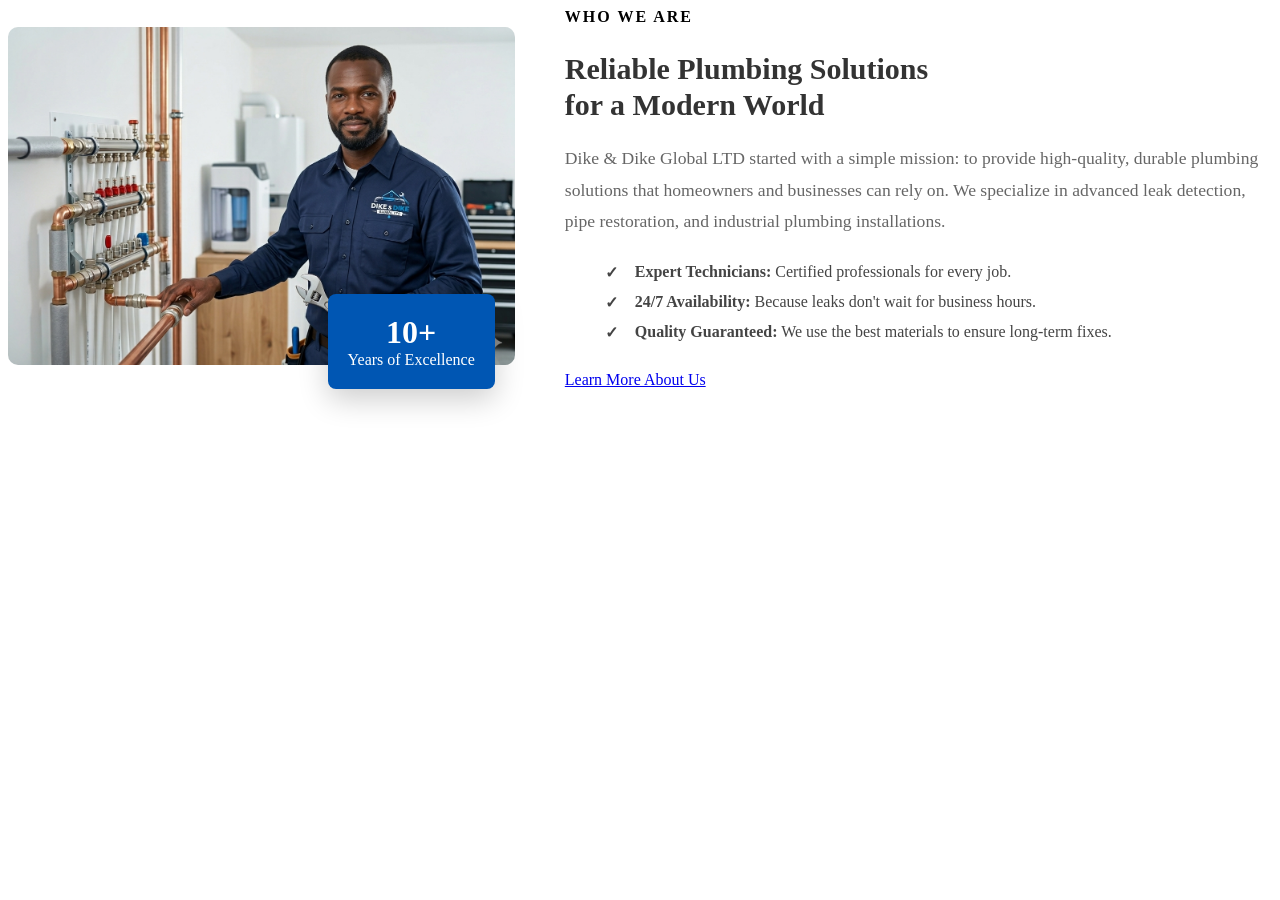
==== about.html @ fdf0d061 "initial commit" ====
<!DOCTYPE html>
<html lang="en">
<head>
    <meta charset="UTF-8">
    <meta name="viewport" content="width=device-width, initial-scale=1.0">
    <style>
        
/* About Section */
/* .about-sector {
    padding: 80px 0;
    background-color: #fff;
} */

.about-grid {
    display: flex;
    gap: 50px;
    align-items: center;
}

/* Image Side */
.about-image {
    position: relative;
    padding-top: 0;
}

.about-image img {
    width: 100%;
    border-radius: 10px;
    box-shadow: 20px 20px 0px var(--accent); /* Matches your brand accent color */
}

.experience-badge {
    position: absolute;
    bottom: -20px;
    right: 20px;
    background: var(--primary-color, #0056b3);
    color: white;
    padding: 20px;
    border-radius: 8px;
    text-align: center;
    box-shadow: 0 10px 30px rgba(0,0,0,0.2);
}

.experience-badge .years {
    display: block;
    font-size: 2rem;
    font-weight: bold;
}

/* Content Side */
.sub-title {
    color: var(--accent);
    font-weight: bold;
    text-transform: uppercase;
    letter-spacing: 2px;
    display: block;
    margin-bottom: 10px;
}

.about-content h2 {
    font-size: 30px;
    margin-bottom: 20px;
    color: #333;
    line-height: 1.2;
}

.about-content p {
    font-size: 1.1rem;
    color: #666;
    line-height: 1.8;
    margin-bottom: 25px;
}

.about-features {
    list-style: none;
    margin-bottom: 30px;
}

.about-features li {
    margin-bottom: 12px;
    padding-left: 30px;
    position: relative;
    color: #444;
}

/* Simple checkmark bullet */
.about-features li::before {
    content: '✓';
    position: absolute;
    left: 0;
    color: var(--accent);
    font-weight: bold;
}

/* Responsive adjustment */
@media (max-width: 768px) {
    .about-grid {
        grid-template-columns: 1fr;
    }
    
    .about-image {
        order: 2; /* Image goes below text on mobile */
        margin-top: 40px;
    }
}





    </style>
    <title>Document</title>
</head>
<body>
    

    
<section class="about-sector container">
  <div class="about-grid">
    <div class="about-image">
      <img src="assets/img/Gemini_Generated_Image_66uvyb66uvyb66uv.png" alt="Professional Plumbing Work">
      <div class="experience-badge">
        <span class="years">10+</span>
        <span class="text">Years of Excellence</span>
      </div>
    </div>

    <div class="about-content">
      <span class="sub-title">Who We Are</span>
      <h2>Reliable Plumbing Solutions <br>for a Modern World</h2>
      <p>
        Dike & Dike Global LTD started with a simple mission: to provide high-quality, 
        durable plumbing solutions that homeowners and businesses can rely on. 
        We specialize in advanced leak detection, pipe restoration, and industrial 
        plumbing installations.
      </p>
      
      <ul class="about-features">
        <li><strong>Expert Technicians:</strong> Certified professionals for every job.</li>
        <li><strong>24/7 Availability:</strong> Because leaks don't wait for business hours.</li>
        <li><strong>Quality Guaranteed:</strong> We use the best materials to ensure long-term fixes.</li>
      </ul>

      <a href="services.html" class="btn-cta">Learn More About Us</a>
    </div>
  </div>
</section>
</body>
</html>
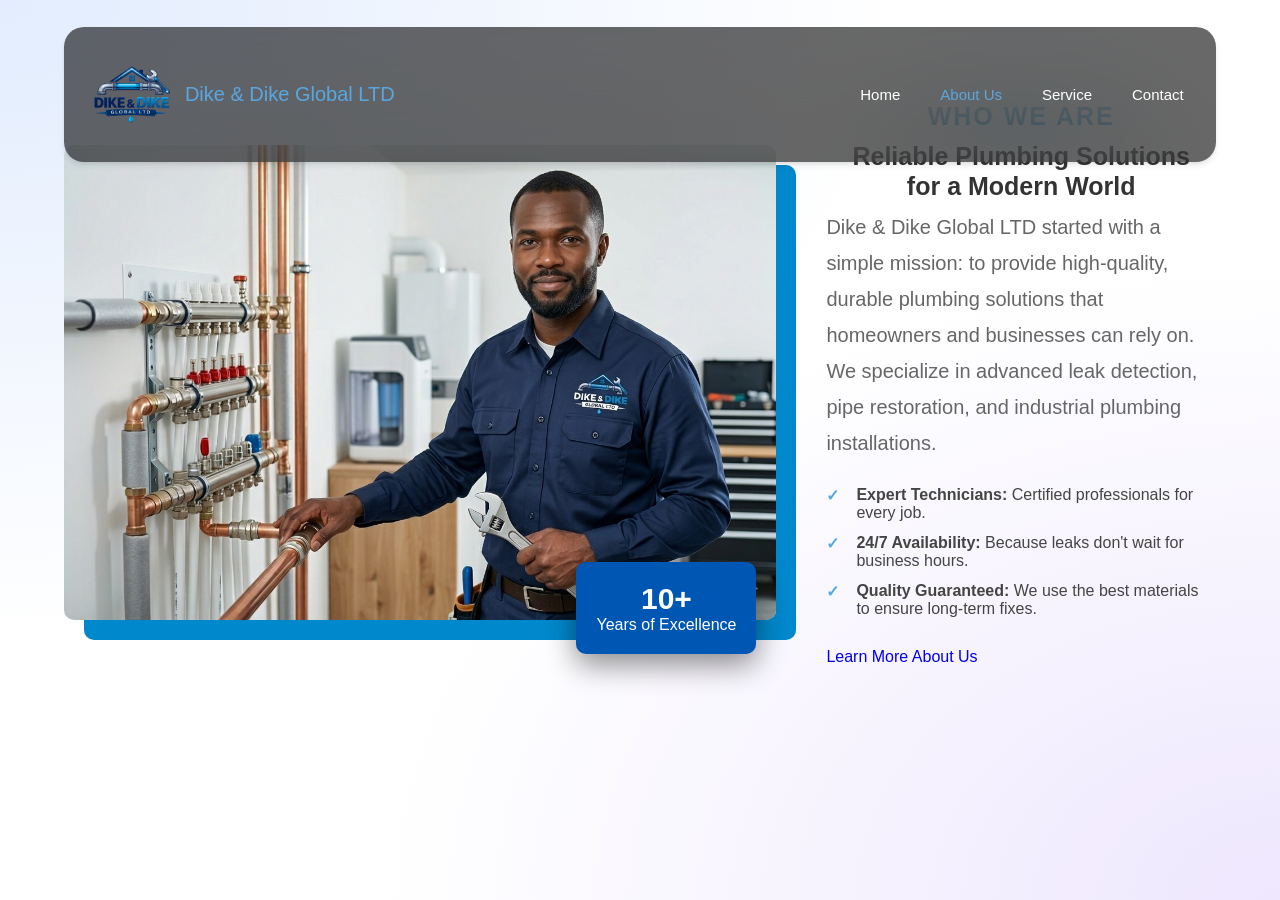
==== commit 1d7dd926: "finished the index page" ====
--- a/about.html
+++ b/about.html
@@ -109,10 +109,33 @@
 
 
     </style>
-    <title>Document</title>
+  <link rel="stylesheet" href="assets/styles.css" />
+  <link rel="stylesheet" href="assets/required.css" />
+  <script defer src="assets/main.js"></script>
+  <title>Document</title>
 </head>
+
 <body>
-    
+  <!-- nav > start -->
+  <div class="cover-bg"></div>
+  <header>
+    <span class="harm">&#9776;</span>
+    <nav>
+      <div class="menu">
+        <a class="nav-logo" href="/">
+          <img src="assets/img/IMG_20260311_132825_166.png" alt="Dike Logo" />
+          <span>Dike & Dike Global LTD</span>
+        </a>
+
+        <ul class="nav-list">
+          <li><a href="index.html" class="active">Home</a></li>
+          <li><a href="about.html">About Us</a></li>
+          <li><a href="services.html">Service</a></li>
+          <li><a href="contact.html">Contact</a></li>
+        </ul>
+      </div>
+    </nav>
+  </header>
 
     
 <section class="about-sector container">
--- a/assets/styles.css
+++ b/assets/styles.css
@@ -0,0 +1,707 @@
+.hero-sector {
+  background-image:
+    linear-gradient(to right, #000000, #0000000e),
+    url("img/Gemini_Generated_Image_dwiqyidwiqyidwiq.png");
+
+  background-position: top;
+  height: 99vh;
+  display: flex;
+  flex-direction: column;
+  justify-content: flex-end;
+  padding-bottom: 5vh;
+}
+
+.hero-block {
+  /* height: 16vh;  Removed fixed height to allow buttons to fit */
+  color: var(--text);
+  width: 50%;
+  margin-bottom: 1%;
+  border-left: 3px solid var(--secondary);
+  padding-left: 2%;
+  margin-left: 1%;
+}
+
+.hero-block span {
+  opacity: 0.6;
+  font-size: 20px;
+}
+
+.hero-block h2 {
+  font-size: 50px;
+  color: var(--secondary-lit);
+}
+
+.hero-block h5 {
+  opacity: 0.8;
+  font-size: 25px;
+}
+
+.hero-btns {
+  margin-top: 2%;
+  display: flex;
+  gap: 2%;
+}
+
+.hero-btns a {
+  font-size: 20px;
+  padding: 2% 3%;
+  border-radius: 8px;
+  transition: 0.3s ease;
+}
+
+.call-btn {
+  background-color: var(--secondary);
+  color: var(--text); /* Usually dark text on yellow/gold accents looks best */
+}
+
+.msg-btn {
+  border: 1px solid var(--secondary);
+  color: var(--secondary);
+}
+
+/* About Section */
+.about-sector {
+  width: 90%;
+  margin: 8% auto;
+}
+
+.about-grid {
+  display: flex;
+  gap: 50px;
+  align-items: center;
+}
+
+/* Image Side */
+.about-image {
+  position: relative;
+  padding-top: 0;
+}
+
+.about-image img {
+  width: 100%;
+  border-radius: 10px;
+  box-shadow: 20px 20px 0px var(--secondary); /* Matches your brand accent color */
+}
+
+.experience-badge {
+  position: absolute;
+  bottom: -30px;
+  right: 20px;
+  backdrop-filter: blur(80px);
+  color: var(--text);
+  padding: 20px;
+  border-radius: 10px;
+  text-align: center;
+  box-shadow: 0 10px 30px #00000076;
+}
+
+.experience-badge .years {
+  display: block;
+  font-size: 30px;
+  font-weight: bold;
+}
+
+.experience-badge i {
+  color: var(--secondary-lit);
+  opacity: 0.8;
+}
+
+.experience-badge .exp {
+  font-size: 20px;
+  opacity: 0.6;
+}
+
+/* Content Side */
+.about-content {
+  width: 60%;
+}
+
+.sub-title {
+  color: var(--secondary);
+  font-weight: bold;
+  text-transform: uppercase;
+  letter-spacing: 2px;
+  display: block;
+  margin-bottom: 10px;
+  font-size: 25px;
+  text-align: center;
+}
+
+.about-content h2 {
+  font-size: 25px;
+  margin-bottom: 2%;
+  line-height: 1.2;
+  text-align: center;
+}
+
+.about-content p {
+  font-size: 20px;
+  line-height: 1.8;
+  margin-bottom: 25px;
+}
+
+.about-btn {
+  color: var(--text);
+  display: block;
+  width: fit-content;
+  font-size: 20px;
+  padding: 3% 6%;
+  border-radius: 8px;
+  background-color: var(--primary);
+  align-items: center;
+}
+
+/* Service Section */
+.services-sector {
+  width: 95%;
+  text-align: center;
+padding-top: 1%;
+}
+.services-sector .section-header h2 {
+  font-size: 30px;
+}
+
+
+.services-block {
+    display: flex;
+    gap: 5%;
+    padding: 4% 3% 2.8rem;
+    overflow-x: auto;
+    scroll-snap-type: x mandatory;
+    -webkit-overflow-scrolling: touch;
+    scrollbar-width: none;
+}
+
+.country-card {
+    flex: 0 0 min(70vw, 450px);
+    aspect-ratio: 4/ 4;
+    background-size: cover;
+    background-position: center;
+    background-repeat: no-repeat;
+    border-radius: 20px;
+    position: relative;
+    overflow: hidden;
+    transition: transform 0.4s ease, box-shadow 0.4s ease;
+    scroll-snap-align: center;
+    box-shadow: 0 14px 30px rgba(0, 0, 0, 0.25);
+    cursor: pointer;
+}
+
+.country-card:focus-within,
+.country-card:hover {
+    transform: translateY(-5px) scale(1.02);
+    box-shadow: 0 22px 40px rgba(0, 0, 0, 0.35);
+}
+
+.card-content {
+    position: absolute;
+    bottom: 0;
+    left: 0;
+    width: 100%;
+    padding: 5%;
+    background: linear-gradient(to top, rgba(0, 0, 0, 0.9), rgba(0, 0, 0, 0.55), transparent);
+    color: white;
+    z-index: 1;
+    transform: translateY(50px);
+    transition: opacity 0.35s ease, transform 0.35s ease;
+    opacity: 0;
+    /* padding-bottom: %; */
+}
+
+.country-card:hover .card-content,
+.country-card:focus-within .card-content {
+  opacity: 1;
+    transform: translateY(0);
+}
+
+.card-content h3 {
+    font-size: 25px;
+    color: var(--secondary-lit);
+}
+
+.card-content p {
+    font-size: 15px;
+    border-top: 1px solid var(--text);
+    padding-top: 3%;
+    width: 95%;
+    margin: auto;
+    text-align: start;
+}
+
+.card-content .small, .small-p{
+      border-top: 0px solid var(--text);
+      font-size: 15px;
+}
+
+.service-btn{
+    color: var(--primary);
+    font-weight: bold;
+  display: block;
+  width: fit-content;
+  font-size: 20px;
+  padding: 3% 6%;
+  border-radius: 10px;
+  background-color: var(--secondary-lit);
+  align-items: center;
+  width: 100%;
+  margin-top: 8%;
+}
+
+/* .service-ca */
+
+.country-card:hover .card-content p,
+.country-card:focus-within .card-content p {
+    opacity: 1;
+    transform: translateY(0);
+}
+
+
+/* testimony */
+.testimony-sector {
+    margin: 5% auto;
+    padding-bottom: 2%;
+}
+
+.testimony-sector h3{
+  color: var(--secondary);
+  font-weight: bold;
+  text-transform: uppercase;
+  letter-spacing: 2px;
+  font-size: 25px;
+  text-align: center;
+}
+
+.testimony-container {
+    display: flex;
+    justify-items: center;
+    gap: 3%;
+    width: 98%;
+    margin: auto;
+    margin-top: 3%;
+        scrollbar-width: none;
+    overflow-x: scroll;
+    scroll-snap-type: x mandatory;
+}
+
+.testimony-block {
+    background-color: var(--secondary-lit);
+    border-radius:10px;
+margin: 1% 0.1%;
+    min-width: 420px;
+    max-height: 400px;
+    padding-bottom: 2%;
+        scroll-snap-align: center;
+}
+
+.testimony-text {
+    width: 90%;
+    margin: auto;
+}
+
+.testimony-block svg {
+    width: 5rem;
+    color: var(--secondary);
+}
+
+.testimony-block p {
+    font-size: 20px;
+    
+}
+
+.testimony-block em {
+    display: block;
+    text-align: end;
+    margin-top: 5%;
+    color: var(--primary);
+    padding-right: 5%;
+}
+
+
+/* Responsive adjustment TAB*/
+@media (max-width: 768px) {
+  .hero-sector {
+    height: 90vh;
+    display: flex;
+    padding-bottom: 5vh;
+  }
+
+  .hero-block {
+    width: 90%;
+    padding-left: 2%;
+    margin-left: 3%;
+    padding-bottom: 1%;
+  }
+
+  .hero-block span {
+    font-size: 15px;
+  }
+
+  .hero-block h2 {
+    font-size: 30px;
+  }
+
+  .hero-block h5 {
+    opacity: 0.8;
+    font-size: 20px;
+  }
+
+  .hero-btns {
+    margin-top: 3%;
+    gap: 3%;
+  }
+
+  .hero-btns a {
+    font-size: 15px;
+    padding: 2% 3%;
+    border-radius: 8px;
+  }
+
+  /* About Section */
+  .about-sector {
+    width: 90%;
+    margin: 5% auto;
+  }
+
+  .about-grid {
+    display: flex;
+    flex-direction: column;
+    /* gap: 100px; */
+  }
+
+  /* Image Side */
+  .about-image img {
+    width: 90%;
+    border-radius: 10px;
+    box-shadow: 20px 20px 0px var(--secondary); /* Matches your brand accent color */
+  }
+
+  .experience-badge {
+    bottom: -35px;
+    right: 1px;
+    color: white;
+    padding: 3%;
+    border-radius: 10px;
+    text-align: center;
+    box-shadow: 5px 10px 20px #000a2977;
+  }
+
+  .experience-badge .years {
+    display: block;
+    font-size: 25px;
+    font-weight: bold;
+  }
+
+  .experience-badge .exp {
+    font-size: 15px;
+  }
+
+  /* Content Side */
+  .about-content {
+    width: 100%;
+  }
+  .sub-title {
+    letter-spacing: 2px;
+    margin-bottom: 1%;
+    font-size: 20px;
+  }
+
+  .about-content h2 {
+    font-size: 25px;
+  }
+
+  .about-content p {
+    font-size: 15px;
+    margin-bottom: 2%;
+  }
+
+  .about-btn {
+    font-size: 15px;
+    padding: 2% 4%;
+    border-radius: 5px;
+  }
+
+  .services-sector .section-header h2 {
+    font-size: 28px;
+  }
+  .services-grid {
+    grid-template-columns: repeat(2, minmax(220px, 1fr));
+    gap: 16px;
+  }
+
+  .service-card {
+    padding: 20px;
+  }
+
+  .services-sector .section-header p {
+    font-size: 16px;
+  }
+
+
+  
+/* Service Section */
+
+.services-sector .section-header h2 {
+  font-size: 25px;
+margin-bottom: 0%;
+}
+
+
+.services-block {
+    gap: 8%;
+    padding: 8% 3% 2.8rem;
+}
+
+
+.card-content h3 {
+    font-size: 20px;
+}
+
+.card-content p {
+    font-size: 15px;
+}
+
+.card-content .small, .small-p{
+      font-size: 15px;
+}
+
+.service-btn{
+  font-size: 15px;
+}
+
+/* testimony */
+
+
+.testimony-sector h3{
+  font-size: 25px;
+}
+
+.testimony-block{
+      padding: 3% 0;
+}
+
+.testimony-container {
+    gap: 5%;
+}
+
+.testimony-block svg {
+    width: 4rem;
+}
+
+.testimony-block p {
+    font-size:15px;
+    line-height: 1.5;
+}
+
+.testimony-block em {
+font-size: 18px;
+}
+
+}
+
+/* Responsive adjustment MOBILE*/
+@media (max-width: 600px) {
+  .hero-sector {
+    height: 50vh;
+    display: flex;
+    padding-bottom: 5vh;
+    background-position: left;
+  }
+
+  .hero-block {
+    width: 90%;
+    padding-left: 2%;
+    margin-left: 3%;
+    padding-bottom: 1%;
+  }
+
+  .hero-block span {
+    font-size: 13px;
+  }
+
+  .hero-block h2 {
+    font-size: 25px;
+  }
+
+  .hero-block h5 {
+    font-size: 15px;
+  }
+
+  .hero-btns {
+    margin-top: 3%;
+    gap: 3%;
+  }
+
+  .hero-btns a {
+    font-size: 13px;
+    padding: 3% 5%;
+    border-radius: 8px;
+  }
+
+  /* About Section */
+  .about-sector {
+    width: 95%;
+    margin: 5% auto;
+    padding-top: 10%;
+  }
+
+  .about-grid {
+    display: flex;
+    flex-direction: column;
+        padding-left: 0;
+  }
+
+  /* Image Side */
+  .about-image img {
+    width: 90%;
+    height: 35vh;
+  }
+
+  .experience-badge {
+    bottom: -30px;
+    right: -1px;
+  }
+
+  .experience-badge .years {
+    font-size: 20px;
+  }
+
+  .experience-badge .exp {
+    font-size: 13px;
+  }
+
+  /* Content Side */
+  .about-content {
+    width: 100%;
+    margin-top: 5%;
+  }
+  .sub-title {
+    letter-spacing: 5px;
+    margin-bottom: 1%;
+    font-size: 20px;
+    text-align: center;
+  }
+
+  .about-content h2 {
+    font-size: 15px;
+    text-align: center;
+  }
+
+  .about-content p {
+    font-size: 14px;
+  }
+
+  .about-btn {
+    font-size: 15px;
+    padding: 4% 2%;
+    border-radius: 8px;
+    width: 90%;
+    text-align: center;
+    margin: auto;
+  }
+
+  .services-sector .section-header h2 {
+    font-size: 24px;
+  }
+  .services-sector .section-header p {
+    font-size: 14px;
+    margin-bottom: 20px;
+  }
+  .services-grid {
+    grid-template-columns: 1fr;
+    gap: 16px;
+  }
+
+  .service-card {
+    padding: 18px;
+  }
+
+  .service-btn {
+    display: inline-block;
+    width: auto;
+    padding: 8px 14px;
+  }
+
+
+  
+/* Service Section */
+.services-sector{
+  margin-top: 15%;
+      width: 100%;
+    /* margin: auto; */
+}
+
+.services-sector .section-header h2 {
+  font-size: 15px;
+margin-bottom: 0%;
+}
+
+
+.services-block {
+    gap: 15%;
+    padding: 8% 3% 4rem;
+}
+
+.country-card {
+    flex: 0 0 min(70vh, 95vw);
+    aspect-ratio: 4/ 4.5;
+
+}
+
+.card-content h3 {
+    font-size: 15px;
+}
+
+.card-content p {
+    font-size: 12px;
+    width: 100%;
+}
+
+.card-content .small, .small-p{
+      font-size: 12px;
+      width: 100%;
+}
+
+.service-btn{
+  font-size: 15px;
+  width: 100%;
+  margin-top: 3ch;
+}
+
+/* testimony */
+.testimony-sector{
+  padding-bottom: 8%;
+}
+
+.testimony-sector h3{
+  font-size: 15px;
+}
+
+.testimony-block{
+      padding: 3% 0;
+
+}
+
+.testimony-container {
+    gap: 5%;
+          width: 100%;
+ padding-left: 2%;
+}
+
+.testimony-block{
+           min-width: 95vw;
+}
+
+.testimony-block svg{
+  width: 6rem;
+}
+
+.testimony-block p {
+    font-size:1rem;
+    line-height: 1.5;
+}
+
+.testimony-block em {
+font-size: 15px;
+}
+
+}
--- a/assets/required.css
+++ b/assets/required.css
@@ -0,0 +1,582 @@
+
+* {
+  margin: 0;
+  padding: 0;
+  scroll-behavior: smooth;
+  box-sizing: border-box;
+}
+
+img, video, svg {
+  max-width: 100%;
+  height: auto;
+}
+
+:root {
+  --primary: #9e2402 ;
+--secondary: #fda831;
+--accent: grey;
+--secondary-lit:#f9e8cf;
+--text:white;
+--ff: 'Lucida Sans', 'Lucida Sans Regular', 'Lucida Grande', 'Lucida Sans Unicode', Geneva, Verdana, sans-serif;
+}
+
+:root {
+  --primary: #284e8c;        /* The dark navy from "DIKE & DIKE" and the roof outline */
+  --secondary: #0088CC;      /* The bright blue from the "GLOBAL LTD" banner and text */
+  --accent: #58A7E0;         /* The medium blue found in the pipeline water and highlights */
+  --secondary-lit: #C4E4F9;  /* A very light, clear blue for backgrounds, overlays, or borders */
+  --text: #ffffff;           /* Set to white for use on dark primary or secondary backgrounds */
+  --text-dark: #12284C;      /* Add this for standard text on a white website background */
+}
+
+a{
+  text-decoration: none;
+}
+
+body {
+  background-color: var(--background);
+  font-family: var(--ff);
+  background-image: 
+    radial-gradient(at 0% 0%, rgba(59, 130, 246, 0.15) 0px, transparent 50%),
+    radial-gradient(at 100% 100%, rgba(139, 92, 246, 0.15) 0px, transparent 50%);
+  background-attachment: fixed;
+}
+
+.special{
+  color: var(--primary);
+  font-style: normal;
+  font-weight: bold;
+}
+
+
+li,
+a {
+  list-style: none;
+  text-decoration: none;
+}
+button {
+  cursor: pointer;
+}
+
+/* nav bar */
+.cover-bg {
+  background-color: transparent;
+  position: fixed;
+  display: none;
+}
+
+header {
+  margin: auto;
+  justify-content: center;
+  width: 90%;
+}
+
+header nav.match {
+  /* box-shadow: 0 0 10px 0 var(--primary); */
+  background-color: var(--secondary);
+  align-items: center;
+}
+
+header .harm {
+  display: none;
+}
+
+.cancel {
+  display: none;
+}
+
+nav {
+  background-color: #00000097;
+  backdrop-filter: blur(50px);
+  position: fixed;
+  top: 3vh;
+  width: 90%;
+  height: 15vh;
+  align-content: center;
+  z-index: 100;
+  border-radius: 20px; /* More rounded for modern look */
+  margin: auto;
+  box-shadow: 0 4px 6px -1px rgba(0, 0, 0, 0.1), 0 2px 4px -1px rgba(0, 0, 0, 0.06);
+}
+
+.nav-logo{
+  display: flex;
+  align-items: center;
+  gap: 2%;
+  color: var(--accent);
+  font-size: 20px;
+}
+
+.nav-logo img {
+    width: 10%;
+}
+
+nav .menu {
+  display: flex;
+  justify-content: space-between;
+  align-items: center;
+  align-content: center;
+  width: 95%;
+  margin: auto;
+}
+
+.nav-list {
+  display: flex;
+  gap: 40px;
+  width: 40%;
+}
+
+.nav-list a {
+color: var(--text);
+  font-size: 15px;
+  transition: 300ms;
+  position: relative;
+  font-style: normal;
+  font-weight: 500;
+}
+
+.nav-list a::before {
+  content: "";
+  position: absolute;
+  bottom: 3px;
+  left: 0;
+  width: 0%;
+  height: 2px;
+  background-color: var(--text);
+  transition: 300ms;
+  border-radius: 2px;
+  transform: translateY(15px);
+}
+
+.nav-list a:hover::before {
+  width: 90%;
+    transform: translateY(8px);
+}
+
+.nav-list a.nav_locate {
+  color: var(--accent);
+}
+
+
+/* nav ends */
+/* section{
+  height: 100vh;
+} */
+/* elephant-sector */
+.elephant-sector{
+  background-image:linear-gradient(#8057000e, #0f0300), url(/asset/img/medium-shot-people-travel-agency.jpg);
+  width: 100%;
+  height: 80vh;
+  background-size: cover;
+  background-repeat: no-repeat;
+  align-content: end;
+  text-align: start;
+  padding-left: 3%;
+  padding-bottom: 1%;
+  color: var(--text);
+  /* background-position: ; */
+}
+
+.elephant-title{
+
+  /* color: var(--primary); */
+}
+
+.elephant-sector h2{
+  color: var(--secondary);
+  align-items: center;
+  font-size: 40px;
+}
+
+.elephant-sector a{
+  color: var(--secondary-lit);
+  font-size: 25px;
+}
+
+.elephant-sector span{
+  color: var(--secondary);
+  font-size: 25px;
+}
+
+
+  
+/* Footer Styles */
+footer {
+    background-color: #0f0f0f; /* Premium dark grey */
+    color: var(--text);
+    padding-top: 3%;
+    font-family: var(--ff);
+    /* margin-top: 80px; */
+    /* border-top removed as requested */
+}
+
+.footer-content {
+    display: flex;
+    flex-wrap: wrap;
+    justify-content: space-evenly;
+    width: 95%;
+    margin: auto;
+    gap: 50px;
+}
+
+.footer-section {
+    min-width: 20%;
+}
+
+.footer-section h3 {
+    font-size: 30px;
+    margin-bottom: 5%;
+    color: var(--secondary);
+    position: relative;
+    padding-bottom: 2%;
+}
+
+.footer-section h3::after {
+    content: '';
+    position: absolute;
+    left: 0;
+    bottom: 0;
+    width: 50px;
+    height: 2px;
+    background-color: var(--secondary); /* Changed to secondary for better visibility */
+}
+
+.footer-section.about{
+    width: 35%;
+    /* background-color: aqua; */
+}
+
+.footer-section p {
+    font-size: 20px;
+    line-height: 1.6;
+    margin-bottom: 20px;
+    color: var();
+    font-size: 20px;
+}
+
+.footer-section .highlight {
+    color: var(--secondary); 
+}
+
+/* Social Icons */
+.socials {
+    display: flex;
+    gap: 20px;
+}
+
+.socials a {
+    color: white;
+    background: rgba(255, 255, 255, 0.1); /* Semi-transparent for better blending */
+    width: 50px;
+    height: 50px;
+    border-radius: 50%;
+    display: flex;
+    align-items: center;
+    justify-content: center;
+    transition: all 0.3s ease;
+    /* border: 1px solid transparent; */
+}
+
+.socials a:hover {
+    background: var(--primary);
+    transform: translateY(-5px);
+}
+
+.icon {
+    width: 20px;
+    height: 20px;
+}
+
+/* Links */
+.links ul {
+    padding: 0;
+    list-style: none;
+}
+
+.links ul li {
+    margin-bottom: 12px;
+}
+
+.links ul li a {
+    color: #e0e0e0;
+    transition: all 0.3s ease;
+    display: inline-block;
+    font-size: 20px;
+}
+
+.links ul li a:hover {
+    color: var(--secondary);
+    padding-left: 8px;
+    text-shadow: 0 0 10px rgba(253, 168, 49, 0.3);
+}
+
+/* Contact */
+.contact p {
+    display: flex;
+    align-items: center;
+    gap: 10px;
+}
+
+.contact p a {
+    color: #e0e0e0;
+    transition: 0.3s;
+}
+
+.contact p a:hover {
+    color: var(--secondary);
+}
+
+
+/* Bottom Bar */
+.footer-bottom {
+    text-align: center;
+    height: 8vh;
+    opacity: .6;
+    margin-top: 5%;
+    border-top: 1px solid rgba(255, 255, 255, 0.1);
+    font-size: 15px;
+    color: var(--text);
+    align-content: center;
+}
+
+
+
+
+@media (max-width: 768px) {
+  /* nav bar */
+  header {
+    padding-bottom: 0;
+  }
+  header .harm {
+    display: block;
+    position: fixed;
+    right: 15px;
+    cursor: pointer;
+    font-weight: bolder;
+    font-size: 30px;
+    z-index: 50;
+    color: var(--accent);
+  }
+
+  .harm.active {
+    display: none;
+  }
+
+  .cover-bg {
+    /* backdrop-filter: blur(20px); */
+    background-color: #000000ba;
+    position: fixed;
+    width: 100%;
+    height: 100dvh;
+    display: block;
+    left: 180vw;
+    transition: 500ms;
+    top: 0;
+    z-index: 4;
+  }
+  .cover-bg.active {
+    left: 0vw;
+  }
+
+  nav {
+    top: 0;
+    height: 100vh;
+    width: 60%;
+    align-content: start;
+    border-radius: 0 10px 0px 0;
+    transition: 1000ms;
+    left: -100vw;
+    box-shadow: 0 0 0px 2px var(--primary);
+  }
+  header nav.active {
+    left: 0vw;
+  }
+
+  .nav-logo{
+  display: flex;
+  align-items: center;
+  gap: 5%;
+  color: var(--accent);
+  font-size: 20px;
+}
+
+.nav-logo img {
+    width: 20%;
+}
+
+  header .menu {
+    display: block;
+    margin: 8% 5%;
+  }
+
+  .nav-list {
+    display: flex;
+    flex-direction: column;
+    align-items: center;
+    justify-content: center;
+    width: 100%;
+    margin-top: 8%;
+    margin-left: 3%;
+  }
+
+  .nav-list li {
+    margin-top:3%;
+    width: 100%;
+  }
+
+  .nav-list a {
+    font-size: 20px;
+    display: block;
+    width: 100%;
+  }
+
+  .nav-list a:hover::before {
+  width: 30%;
+    transform: translateY(8px);
+}
+
+
+/* elephant-sector */
+.elephant-sector{
+  width: 95%;
+  margin:2% auto;
+  border-radius: 15px;
+  height: 70vh;
+  padding-left: 4%;
+  padding-bottom: 3%;
+}
+
+.elephant-sector h2{
+  color: var(--secondary);
+  align-items: center;
+  font-size: 25px;
+}
+
+.elephant-sector a{
+  font-size: 15px;
+}
+
+.elephant-sector span{
+  font-size: 15px;
+}
+
+
+
+  /* Footer Styles */
+
+.footer-content {
+    width:100%;
+    margin: auto;
+    gap: 30px;
+}
+
+.footer-section {
+    min-width: 95%;
+}
+
+.footer-section h3 {
+    font-size: 20px;
+    margin-bottom: 1%;
+}
+
+.footer-section.about p{
+    width: 80%;
+    /* background-color: aqua; */
+}
+
+.footer-section p {
+    font-size: 15px;
+    line-height: 1.5;
+    margin-bottom: 20px;
+}
+
+/* Social Icons */
+.socials {
+    display: flex;
+    gap: 20px;
+}
+
+.socials a {
+    width: 30px;
+    height: 30px;
+}
+
+.icon {
+    width: 35px;
+    padding: 10%;
+}
+
+/* Links */
+
+.links ul li a {
+    font-size: 15px;
+}
+
+.footer-section.contact p{
+      line-height: .5;
+      margin-top: 3%;
+}
+
+}
+/* nav ends */
+
+@media (max-width: 600px) {
+  /* nav bar */
+.nav-logo{
+  display: flex;
+  align-items: center;
+  gap: 5%;
+  color: var(--accent);
+  font-size: 13px;
+}
+
+.nav-logo img {
+    width: 25%;
+}
+  .nav-list li {
+    margin-top: 1%;
+    margin-left: 10%;
+  }
+
+  .nav-list a {
+    font-size: 15px;
+  }
+
+  /* footer phone */
+      
+   .footer-section {
+    margin-left: 3%;
+padding-top: 1%;
+}
+  
+.footer-section h3 {
+    font-size: 15px;
+    margin-bottom: 1%;
+}
+
+.footer-content p, .links ul li a{
+  font-size: 12px;
+}
+
+  .footer-section.contact p{
+      line-height: .8;
+      margin-top: 4%;
+   
+}
+
+.socials a {
+    width: 50px;
+    height: 50px;
+}
+
+.icon {
+    width: 30px;
+    height: 30px;
+}
+
+.footer-bottom {
+    font-size: 12px;
+}
+
+
+}
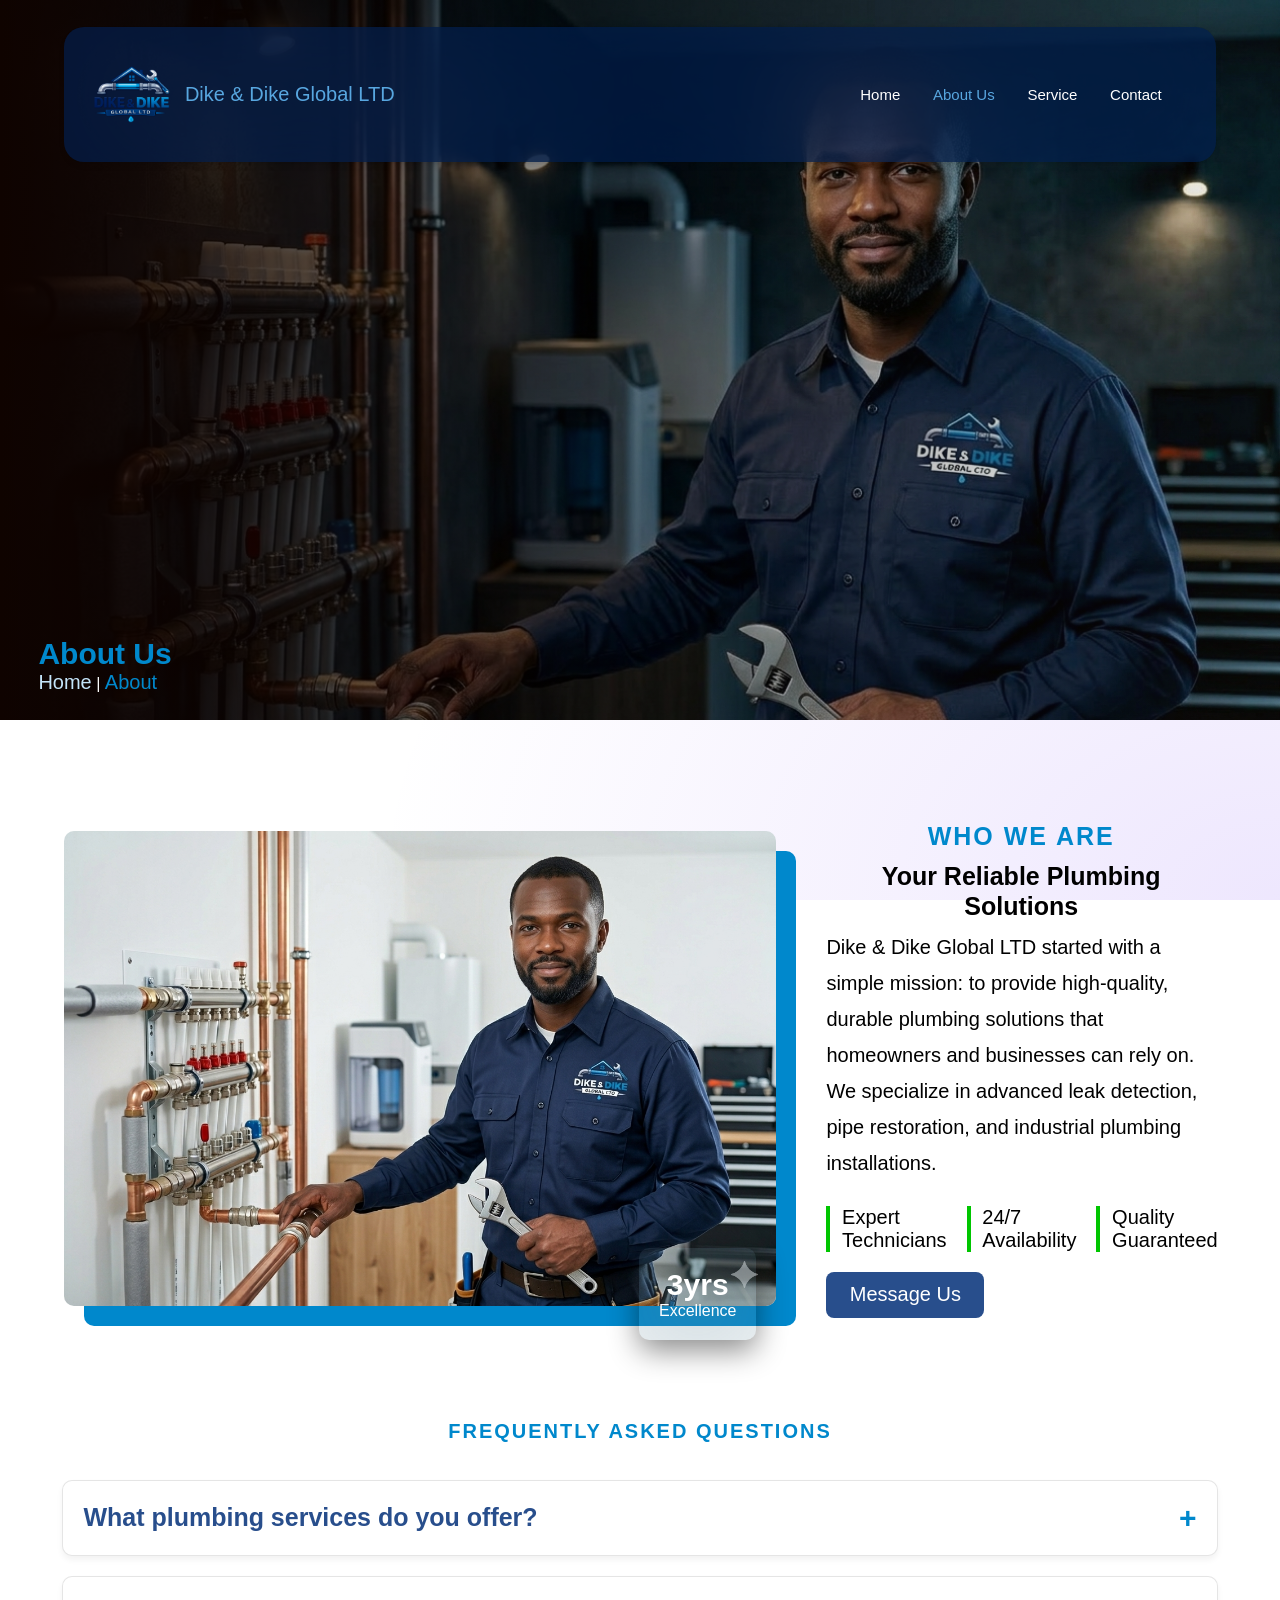
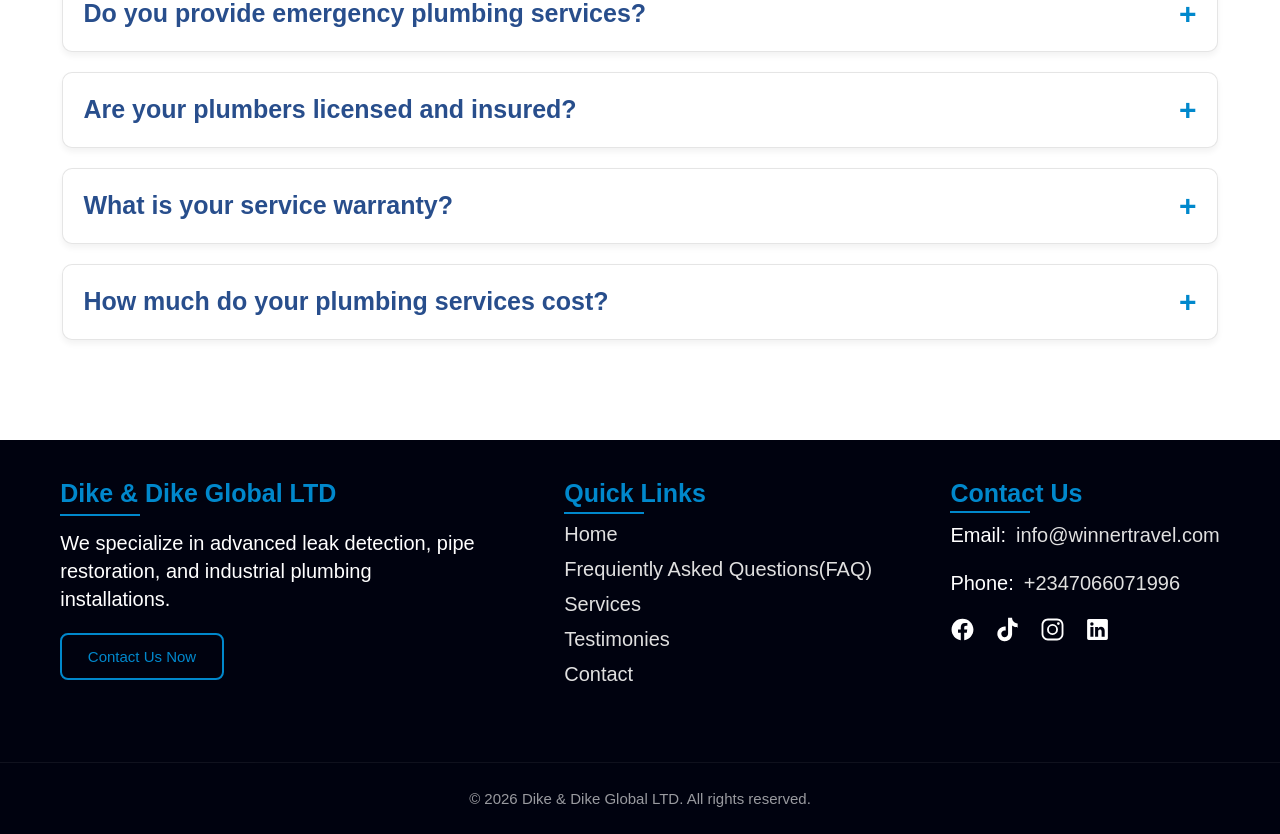
==== commit 50ee8706: "completed the pages" ====
--- a/about.html
+++ b/about.html
@@ -1,172 +1,231 @@
-<!DOCTYPE html>
+<!doctype html>
 <html lang="en">
-<head>
-    <meta charset="UTF-8">
-    <meta name="viewport" content="width=device-width, initial-scale=1.0">
-    <style>
-        
-/* About Section */
-/* .about-sector {
-    padding: 80px 0;
-    background-color: #fff;
-} */
-
-.about-grid {
-    display: flex;
-    gap: 50px;
-    align-items: center;
-}
-
-/* Image Side */
-.about-image {
-    position: relative;
-    padding-top: 0;
-}
-
-.about-image img {
-    width: 100%;
-    border-radius: 10px;
-    box-shadow: 20px 20px 0px var(--accent); /* Matches your brand accent color */
-}
-
-.experience-badge {
-    position: absolute;
-    bottom: -20px;
-    right: 20px;
-    background: var(--primary-color, #0056b3);
-    color: white;
-    padding: 20px;
-    border-radius: 8px;
-    text-align: center;
-    box-shadow: 0 10px 30px rgba(0,0,0,0.2);
-}
-
-.experience-badge .years {
-    display: block;
-    font-size: 2rem;
-    font-weight: bold;
-}
-
-/* Content Side */
-.sub-title {
-    color: var(--accent);
-    font-weight: bold;
-    text-transform: uppercase;
-    letter-spacing: 2px;
-    display: block;
-    margin-bottom: 10px;
-}
-
-.about-content h2 {
-    font-size: 30px;
-    margin-bottom: 20px;
-    color: #333;
-    line-height: 1.2;
-}
-
-.about-content p {
-    font-size: 1.1rem;
-    color: #666;
-    line-height: 1.8;
-    margin-bottom: 25px;
-}
-
-.about-features {
-    list-style: none;
-    margin-bottom: 30px;
-}
-
-.about-features li {
-    margin-bottom: 12px;
-    padding-left: 30px;
-    position: relative;
-    color: #444;
-}
-
-/* Simple checkmark bullet */
-.about-features li::before {
-    content: '✓';
-    position: absolute;
-    left: 0;
-    color: var(--accent);
-    font-weight: bold;
-}
-
-/* Responsive adjustment */
-@media (max-width: 768px) {
-    .about-grid {
-        grid-template-columns: 1fr;
-    }
-    
-    .about-image {
-        order: 2; /* Image goes below text on mobile */
-        margin-top: 40px;
-    }
-}
-
-
-
-
-
-    </style>
-  <link rel="stylesheet" href="assets/styles.css" />
-  <link rel="stylesheet" href="assets/required.css" />
-  <script defer src="assets/main.js"></script>
-  <title>Document</title>
-</head>
-
-<body>
-  <!-- nav > start -->
-  <div class="cover-bg"></div>
-  <header>
-    <span class="harm">&#9776;</span>
-    <nav>
-      <div class="menu">
-        <a class="nav-logo" href="/">
-          <img src="assets/img/IMG_20260311_132825_166.png" alt="Dike Logo" />
-          <span>Dike & Dike Global LTD</span>
-        </a>
-
-        <ul class="nav-list">
-          <li><a href="index.html" class="active">Home</a></li>
-          <li><a href="about.html">About Us</a></li>
-          <li><a href="services.html">Service</a></li>
-          <li><a href="contact.html">Contact</a></li>
-        </ul>
-      </div>
-    </nav>
-  </header>
-
-    
-<section class="about-sector container">
-  <div class="about-grid">
-    <div class="about-image">
-      <img src="assets/img/Gemini_Generated_Image_66uvyb66uvyb66uv.png" alt="Professional Plumbing Work">
-      <div class="experience-badge">
-        <span class="years">10+</span>
-        <span class="text">Years of Excellence</span>
-      </div>
-    </div>
-
-    <div class="about-content">
-      <span class="sub-title">Who We Are</span>
-      <h2>Reliable Plumbing Solutions <br>for a Modern World</h2>
-      <p>
-        Dike & Dike Global LTD started with a simple mission: to provide high-quality, 
-        durable plumbing solutions that homeowners and businesses can rely on. 
-        We specialize in advanced leak detection, pipe restoration, and industrial 
-        plumbing installations.
-      </p>
-      
-      <ul class="about-features">
-        <li><strong>Expert Technicians:</strong> Certified professionals for every job.</li>
-        <li><strong>24/7 Availability:</strong> Because leaks don't wait for business hours.</li>
-        <li><strong>Quality Guaranteed:</strong> We use the best materials to ensure long-term fixes.</li>
-      </ul>
-
-      <a href="services.html" class="btn-cta">Learn More About Us</a>
-    </div>
-  </div>
-</section>
-</body>
-</html>+  <head>
+    <meta charset="UTF-8" />
+    <meta name="viewport" content="width=device-width, initial-scale=1.0" />
+    <link rel="stylesheet" href="assets/styles.css" />
+    <link rel="stylesheet" href="assets/main.css">
+    <link rel="stylesheet" href="assets/required.css" />
+    <script defer src="assets/main.js"></script>
+        <link rel="icon" href="assets/img/IMG_20260311_132825_166.png">
+    <title>About Us - Dike & Dike Global LTD</title>
+  </head>
+
+  <body>
+    <!-- nav > start -->
+    <div class="cover-bg"></div>
+    <header>
+      <span class="harm">&#9776;</span>
+      <nav>
+        <div class="menu">
+          <a class="nav-logo" href="/">
+            <img src="assets/img/IMG_20260311_132825_166.png" alt="Dike Logo" />
+            <span>Dike & Dike Global LTD</span>
+          </a>
+
+          <ul class="nav-list">
+            <li><a href="index.html" class="active">Home</a></li>
+            <li><a href="about.html">About Us</a></li>
+            <li><a href="services.html">Service</a></li>
+            <li><a href="contact.html">Contact</a></li>
+          </ul>
+        </div>
+      </nav>
+    </header>
+
+    <section class="elephant-sector">
+      <h2 class="elephant-title">About Us</h2>
+      <div class="elephant-nav"
+        ><a href="index.html">Home</a> | <span>About</span></div
+      >
+    </section>
+    <section class="about-sector">
+      <div class="about-grid">
+        <div class="about-image">
+          <img
+            src="assets/img/Gemini_Generated_Image_66uvyb66uvyb66uv.png"
+            alt="Professional Plumbing Work"
+          />
+          <div class="experience-badge">
+            <span class="years">3yrs</span>
+            <span class="text"> Excellence</span>
+          </div>
+        </div>
+
+        <div class="about-content">
+          <span class="sub-title">Who We Are</span>
+          <h2>Your Reliable Plumbing Solutions </h2>
+          <p>
+            Dike & Dike Global LTD started with a simple mission: to provide
+            high-quality, durable plumbing solutions that homeowners and
+            businesses can rely on. We specialize in advanced leak detection,
+            pipe restoration, and industrial plumbing installations.
+          </p>
+
+          <ul class="about-features">
+            <li>Expert Technicians</li>
+            <li>24/7 Availability</li>
+            <li>Quality Guaranteed</li>
+          </ul>
+
+          <a href="https://wa.me/2347066071996" class="about-btn">Message Us</a>
+        </div>
+      </div>
+    </section>
+
+    <section class="faq-sector" id="faq">
+      <h2 class="faq-title"> Frequently Asked Questions</h2>
+      <div class="faq-container">
+        <div class="faq-item">
+          <button class="faq-question">
+            What plumbing services do you offer?
+            <span class="faq-icon">+</span>
+          </button>
+          <div class="faq-answer">
+            <p
+              >We offer a comprehensive range of plumbing services including
+              pipe installation and repair, leak detection, drain cleaning,
+              water heater installation, bathroom and kitchen fixture
+              installation, borehole services, and emergency plumbing repairs
+              for residential and commercial properties.</p
+            >
+          </div>
+        </div>
+
+        <div class="faq-item">
+          <button class="faq-question">
+            Do you provide emergency plumbing services?
+            <span class="faq-icon">+</span>
+          </button>
+          <div class="faq-answer">
+            <p
+              >Yes, we provide 24/7 emergency plumbing services. Our team is
+              available round the clock to handle urgent issues like burst
+              pipes, major leaks, and sewer backups. Contact us immediately for
+              fast response and reliable repairs.</p
+            >
+          </div>
+        </div>
+
+        <div class="faq-item">
+          <button class="faq-question">
+            Are your plumbers licensed and insured?
+            <span class="faq-icon">+</span>
+          </button>
+          <div class="faq-answer">
+            <p
+              >Absolutely! All our technicians are fully licensed, certified,
+              and insured. We maintain high standards of professionalism and
+              ensure our team stays updated with the latest plumbing
+              technologies and safety practices.</p
+            >
+          </div>
+        </div>
+
+        <div class="faq-item">
+          <button class="faq-question">
+            What is your service warranty?
+            <span class="faq-icon">+</span>
+          </button>
+          <div class="faq-answer">
+            <p
+              >We stand behind our work with comprehensive warranties. Most
+              repairs and installations come with a 1-2 year warranty on parts
+              and labor. Specific warranty terms depend on the service provided
+              and will be clearly explained in your service agreement.</p
+            >
+          </div>
+        </div>
+
+        <div class="faq-item">
+          <button class="faq-question">
+            How much do your plumbing services cost?
+            <span class="faq-icon">+</span>
+          </button>
+          <div class="faq-answer">
+            <p
+              >Our pricing is competitive and transparent. Costs vary depending
+              on the specific service, materials needed, and job complexity. We
+              provide free estimates for most services and never charge hidden
+              fees. Contact us for a personalized quote.</p
+            >
+          </div>
+        </div>
+      </div>
+    </section>
+
+        <!-- footer sector -->
+    <footer>
+      <div class="footer-content">
+        <div class="footer-section about">
+          <h3>Dike & Dike </span>Global LTD</h3>
+          <p>We specialize in advanced leak detection, pipe restoration, and industrial plumbing installations.</p>
+          <a class="footer-btn" href="#"> Contact Us Now </a>
+        </div>
+        <div class="footer-section links">
+          <h3>Quick Links</h3>
+          <ul>
+            <li><a href="index.html">Home</a></li>
+            <li
+              ><a href="about.html#faq">Frequiently Asked Questions(FAQ)</a></li
+            >
+            <li><a href="services.html">Services</a></li>
+            <li><a href="services.html#testimony">Testimonies</a></li>
+            <li><a href="contact.html">Contact</a></li>
+          </ul>
+        </div>
+        <div class="footer-section contact">
+          <h3>Contact Us</h3>
+          <p
+            >Email:
+            <a href="mailto:info@winnertravel.com">info@winnertravel.com</a>
+          </p>
+          <p>Phone: <a href="tel:+2347066071996">+2347066071996</a></p>
+          <div class="socials">
+              <a href="https://www.facebook.com/share/1GJxTRsvss/?mibextid=LQQJ4d"
+                ><svg
+                  class="icons"
+                  fill="currentColor"
+                  viewBox="0 0 24 24"
+                  xmlns="http://www.w3.org/2000/svg"
+                >
+                  <path
+                    fill-rule="evenodd"
+                    d="M22.5 12.063c0-5.799-4.702-10.5-10.5-10.5s-10.5 4.7-10.5 10.5c0 5.24 3.84 9.584 8.86 10.373v-7.337H7.692v-3.037h2.666V9.75c0-2.63 1.568-4.085 3.966-4.085 1.15 0 2.351.205 2.351.205v2.584h-1.324c-1.304 0-1.712.81-1.712 1.64v1.97h2.912l-.465 3.036H13.64v7.337c5.02-.788 8.859-5.131 8.859-10.373Z"
+                    clip-rule="evenodd"
+                  ></path></svg
+              ></a>
+              <a href="www.tiktok.com/@ikennadike3"><svg class="icons" fill="currentColor" viewBox="0 0 24 24" xmlns="http://www.w3.org/2000/svg">
+ <path d="M19.321 5.562a5.124 5.124 0 0 1-.443-.258 6.229 6.229 0 0 1-1.137-.966c-.849-.971-1.166-1.956-1.282-2.645h.004c-.097-.573-.057-.943-.05-.943h-3.865v14.943c0 .2 0 .399-.008.595 0 .024-.003.046-.004.073 0 .01 0 .022-.003.033v.009a3.28 3.28 0 0 1-1.65 2.604 3.226 3.226 0 0 1-1.6.422c-1.8 0-3.26-1.468-3.26-3.281 0-1.814 1.46-3.282 3.26-3.282.341 0 .68.054 1.004.16l.005-3.936a7.178 7.178 0 0 0-5.532 1.62 7.583 7.583 0 0 0-1.655 2.04c-.163.281-.779 1.412-.853 3.246-.047 1.04.266 2.12.415 2.565v.01c.093.262.457 1.158 1.049 1.913a7.855 7.855 0 0 0 1.674 1.58v-.01l.009.01c1.87 1.27 3.945 1.187 3.945 1.187.359-.015 1.562 0 2.928-.647 1.515-.718 2.377-1.787 2.377-1.787a7.43 7.43 0 0 0 1.296-2.153c.35-.92.466-2.022.466-2.462V8.273c.047.028.672.441.672.441s.9.577 2.303.952c1.006.267 2.363.324 2.363.324V6.153c-.475.052-1.44-.098-2.429-.59Z"></path>
+</svg></a>
+              <a href="https://www.instagram.com/dikeglobal?igsh=bTU3eTF4dnhpbjQ5&utm_source=qr"
+                ><svg
+                  class="icons"
+                  fill="currentColor"
+                  viewBox="0 0 24 24"
+                  xmlns="http://www.w3.org/2000/svg"
+                >
+                  <path
+                    d="M16.375 3.25a4.388 4.388 0 0 1 4.375 4.375v8.75a4.388 4.388 0 0 1-4.375 4.375h-8.75a4.389 4.389 0 0 1-4.375-4.375v-8.75A4.388 4.388 0 0 1 7.625 3.25h8.75Zm0-1.75h-8.75C4.256 1.5 1.5 4.256 1.5 7.625v8.75c0 3.369 2.756 6.125 6.125 6.125h8.75c3.369 0 6.125-2.756 6.125-6.125v-8.75c0-3.369-2.756-6.125-6.125-6.125Z"
+                  ></path>
+                  <path
+                    d="M17.688 7.625a1.313 1.313 0 1 1 0-2.625 1.313 1.313 0 0 1 0 2.625Z"
+                  ></path>
+                  <path
+                    d="M12 8.5a3.5 3.5 0 1 1 0 7 3.5 3.5 0 0 1 0-7Zm0-1.75a5.25 5.25 0 1 0 0 10.5 5.25 5.25 0 0 0 0-10.5Z"
+                  ></path></svg
+              ></a>
+              <a href="http://linkedin.com/in/dike-ikenna-5b607a149">
+                <svg class="icons" fill="currentColor" viewBox="0 0 24 24" xmlns="http://www.w3.org/2000/svg">
+ <path fill-rule="evenodd" d="M3.567 2.033c-.847 0-1.534.687-1.534 1.534v16.866c0 .847.687 1.534 1.534 1.534h16.866c.847 0 1.534-.687 1.534-1.534V3.567c0-.847-.687-1.534-1.534-1.534H3.567ZM5.177 9.7H8.09v9.2H5.177V9.7Zm3.105-3.059a1.648 1.648 0 1 1-3.297 0 1.648 1.648 0 0 1 3.297 0ZM18.9 13.314c0-2.767-1.789-3.843-3.566-3.843a3.376 3.376 0 0 0-1.68.353c-.394.198-.807.65-1.125 1.438h-.082V9.7H9.7v9.206h2.923V14.01c-.042-.502.118-1.15.446-1.536.329-.386.798-.478 1.155-.524h.11c.93 0 1.62.575 1.62 2.025v4.931h2.922l.024-5.593Z" clip-rule="evenodd"></path>
+</svg>
+              </a>
+          </div>
+        </div>
+      </div>
+      <div class="footer-bottom">
+        <p>&copy; 2026 Dike & Dike Global LTD. All rights reserved.</p>
+      </div>
+    </footer>
+  </body>
+</html>
--- a/assets/styles.css
+++ b/assets/styles.css
@@ -1,64 +1,3 @@
-.hero-sector {
-  background-image:
-    linear-gradient(to right, #000000, #0000000e),
-    url("img/Gemini_Generated_Image_dwiqyidwiqyidwiq.png");
-
-  background-position: top;
-  height: 99vh;
-  display: flex;
-  flex-direction: column;
-  justify-content: flex-end;
-  padding-bottom: 5vh;
-}
-
-.hero-block {
-  /* height: 16vh;  Removed fixed height to allow buttons to fit */
-  color: var(--text);
-  width: 50%;
-  margin-bottom: 1%;
-  border-left: 3px solid var(--secondary);
-  padding-left: 2%;
-  margin-left: 1%;
-}
-
-.hero-block span {
-  opacity: 0.6;
-  font-size: 20px;
-}
-
-.hero-block h2 {
-  font-size: 50px;
-  color: var(--secondary-lit);
-}
-
-.hero-block h5 {
-  opacity: 0.8;
-  font-size: 25px;
-}
-
-.hero-btns {
-  margin-top: 2%;
-  display: flex;
-  gap: 2%;
-}
-
-.hero-btns a {
-  font-size: 20px;
-  padding: 2% 3%;
-  border-radius: 8px;
-  transition: 0.3s ease;
-}
-
-.call-btn {
-  background-color: var(--secondary);
-  color: var(--text); /* Usually dark text on yellow/gold accents looks best */
-}
-
-.msg-btn {
-  border: 1px solid var(--secondary);
-  color: var(--secondary);
-}
-
 /* About Section */
 .about-sector {
   width: 90%;
@@ -135,9 +74,24 @@
 }
 
 .about-content p {
-  font-size: 20px;
+  font-size:20px;
   line-height: 1.8;
   margin-bottom: 25px;
+}
+
+.about-features{
+    display: flex;
+    gap: 20px;
+    margin-bottom: 5%;
+}
+
+.about-features li {
+    border-left: 4px solid #00c600;
+    padding-left: 3%;
+    font-size: 20px;
+    display: flex;
+    gap: 10px;
+    align-items: center;
 }
 
 .about-btn {
@@ -151,557 +105,150 @@
   align-items: center;
 }
 
-/* Service Section */
-.services-sector {
-  width: 95%;
-  text-align: center;
-padding-top: 1%;
-}
-.services-sector .section-header h2 {
-  font-size: 30px;
-}
-
-
-.services-block {
-    display: flex;
-    gap: 5%;
-    padding: 4% 3% 2.8rem;
-    overflow-x: auto;
-    scroll-snap-type: x mandatory;
-    -webkit-overflow-scrolling: touch;
-    scrollbar-width: none;
-}
-
-.country-card {
-    flex: 0 0 min(70vw, 450px);
-    aspect-ratio: 4/ 4;
-    background-size: cover;
-    background-position: center;
-    background-repeat: no-repeat;
-    border-radius: 20px;
-    position: relative;
-    overflow: hidden;
-    transition: transform 0.4s ease, box-shadow 0.4s ease;
-    scroll-snap-align: center;
-    box-shadow: 0 14px 30px rgba(0, 0, 0, 0.25);
-    cursor: pointer;
-}
-
-.country-card:focus-within,
-.country-card:hover {
-    transform: translateY(-5px) scale(1.02);
-    box-shadow: 0 22px 40px rgba(0, 0, 0, 0.35);
-}
-
-.card-content {
-    position: absolute;
-    bottom: 0;
-    left: 0;
-    width: 100%;
-    padding: 5%;
-    background: linear-gradient(to top, rgba(0, 0, 0, 0.9), rgba(0, 0, 0, 0.55), transparent);
-    color: white;
-    z-index: 1;
-    transform: translateY(50px);
-    transition: opacity 0.35s ease, transform 0.35s ease;
-    opacity: 0;
-    /* padding-bottom: %; */
-}
-
-.country-card:hover .card-content,
-.country-card:focus-within .card-content {
-  opacity: 1;
-    transform: translateY(0);
-}
-
-.card-content h3 {
-    font-size: 25px;
-    color: var(--secondary-lit);
-}
-
-.card-content p {
-    font-size: 15px;
-    border-top: 1px solid var(--text);
-    padding-top: 3%;
+/* FAQ Section */
+.faq-sector {
     width: 95%;
+    align-content: center;
     margin: auto;
-    text-align: start;
-}
-
-.card-content .small, .small-p{
-      border-top: 0px solid var(--text);
-      font-size: 15px;
-}
-
-.service-btn{
-    color: var(--primary);
-    font-weight: bold;
-  display: block;
-  width: fit-content;
-  font-size: 20px;
-  padding: 3% 6%;
-  border-radius: 10px;
-  background-color: var(--secondary-lit);
-  align-items: center;
-  width: 100%;
-  margin-top: 8%;
-}
-
-/* .service-ca */
-
-.country-card:hover .card-content p,
-.country-card:focus-within .card-content p {
-    opacity: 1;
-    transform: translateY(0);
-}
-
-
-/* testimony */
-.testimony-sector {
-    margin: 5% auto;
-    padding-bottom: 2%;
-}
-
-.testimony-sector h3{
+}
+
+.faq-sector h2 {
   color: var(--secondary);
   font-weight: bold;
   text-transform: uppercase;
   letter-spacing: 2px;
-  font-size: 25px;
-  text-align: center;
-}
-
-.testimony-container {
-    display: flex;
-    justify-items: center;
-    gap: 3%;
-    width: 98%;
-    margin: auto;
-    margin-top: 3%;
-        scrollbar-width: none;
-    overflow-x: scroll;
-    scroll-snap-type: x mandatory;
-}
-
-.testimony-block {
+  display: block;
+  margin-bottom: 10px;
+  font-size: 20px;
+  text-align: center;
+}
+
+.faq-container {
+    display: flex;
+    flex-direction: column;
+    gap: 20px;
+    width: 95%;
+    margin: 3% auto;
+}
+
+.faq-item {
+    background-color: #fff;
+    border: 1px solid rgba(0, 0, 0, 0.1);
+    border-radius: 10px;
+    overflow: hidden;
+    box-shadow: 0 4px 6px rgba(0, 0, 0, 0.05);
+    transition: all 0.3s ease;
+    width: 100%;
+}
+
+.faq-item:hover {
+    box-shadow: 0 6px 12px rgba(0, 0, 0, 0.1);
+}
+
+.faq-question {
+    width: 100%;
+    background: none;
+    border: none;
+    padding: 20px;
+    text-align: left;
+    display: flex;
+    justify-content: space-between;
+    align-items: center;
+    font-size: 25px;
+    font-weight: 600;
+    color: var(--primary);
+    cursor: pointer;
+    font-family: var(--ff);
+    transition: background-color 0.3s ease;
+}
+
+.faq-question:hover {
     background-color: var(--secondary-lit);
-    border-radius:10px;
-margin: 1% 0.1%;
-    min-width: 420px;
-    max-height: 400px;
-    padding-bottom: 2%;
-        scroll-snap-align: center;
-}
-
-.testimony-text {
+}
+
+.faq-icon {
+    font-size: 30px;
+    color: var(--secondary);
+    transition: transform 0.3s ease;
+}
+
+.faq-item.active .faq-icon {
+    transform: rotate(45deg);
+}
+
+.faq-answer {
+    max-height: 0;
+    overflow: hidden;
+    transition: max-height 0.3s ease-out;
+    background-color: #f3faff;
+}
+
+.faq-answer p {
+  font-size: 20px;
+    padding: 20px;
+    margin: 0;
+    line-height: 1.6;
+    color: #555;
+    font-family: var(--ff);
+    border-top: 1px solid rgba(0, 0, 0, 0.05);
+}
+
+.faq-item.active .faq-answer {
+    max-height: 300px;
+    transition: max-height .5s ease-in;
+}
+
+@media (max-width: 768px) {
+ .about-sector .about-btn {
+  margin: auto;
+  width: 90%;
+  text-align: center;
+    padding: 3% 8%;
+    border-radius: 10px;
+}
+
+.about-features{
+    gap: 25px;
     width: 90%;
-    margin: auto;
-}
-
-.testimony-block svg {
-    width: 5rem;
-    color: var(--secondary);
-}
-
-.testimony-block p {
-    font-size: 20px;
-    
-}
-
-.testimony-block em {
-    display: block;
-    text-align: end;
-    margin-top: 5%;
-    color: var(--primary);
-    padding-right: 5%;
-}
-
-
-/* Responsive adjustment TAB*/
-@media (max-width: 768px) {
-  .hero-sector {
-    height: 90vh;
-    display: flex;
-    padding-bottom: 5vh;
+    margin:5% auto;
+}
+
+.about-features li {
+    font-size: 15px;
+}
+
+
+  .faq-sector{
+    margin-top: 10%;
   }
 
-  .hero-block {
-    width: 90%;
-    padding-left: 2%;
-    margin-left: 3%;
-    padding-bottom: 1%;
+  .faq-sector h2 {
+    font-size: 15px; 
+    margin-bottom: 5%; 
   }
-
-  .hero-block span {
-    font-size: 15px;
+    .faq-question {
+        font-size: 20px;
+        padding: 5%;
+    }
+    .faq-answer p {
+        font-size: 15px;
+        padding: 5%;
+    }
+}
+
+@media (max-width: 600px) {
+ .about-sector .about-btn {
+  width: 95%;
+    padding: 5% 8%;
+    border-radius: 10px;
+}
+  .faq-sector{
+    margin-top: 15%;
   }
-
-  .hero-block h2 {
-    font-size: 30px;
-  }
-
-  .hero-block h5 {
-    opacity: 0.8;
-    font-size: 20px;
-  }
-
-  .hero-btns {
-    margin-top: 3%;
-    gap: 3%;
-  }
-
-  .hero-btns a {
-    font-size: 15px;
-    padding: 2% 3%;
-    border-radius: 8px;
-  }
-
-  /* About Section */
-  .about-sector {
-    width: 90%;
-    margin: 5% auto;
-  }
-
-  .about-grid {
-    display: flex;
-    flex-direction: column;
-    /* gap: 100px; */
-  }
-
-  /* Image Side */
-  .about-image img {
-    width: 90%;
-    border-radius: 10px;
-    box-shadow: 20px 20px 0px var(--secondary); /* Matches your brand accent color */
-  }
-
-  .experience-badge {
-    bottom: -35px;
-    right: 1px;
-    color: white;
-    padding: 3%;
-    border-radius: 10px;
-    text-align: center;
-    box-shadow: 5px 10px 20px #000a2977;
-  }
-
-  .experience-badge .years {
-    display: block;
-    font-size: 25px;
-    font-weight: bold;
-  }
-
-  .experience-badge .exp {
-    font-size: 15px;
-  }
-
-  /* Content Side */
-  .about-content {
-    width: 100%;
-  }
-  .sub-title {
-    letter-spacing: 2px;
-    margin-bottom: 1%;
-    font-size: 20px;
-  }
-
-  .about-content h2 {
-    font-size: 25px;
-  }
-
-  .about-content p {
-    font-size: 15px;
-    margin-bottom: 2%;
-  }
-
-  .about-btn {
-    font-size: 15px;
-    padding: 2% 4%;
-    border-radius: 5px;
-  }
-
-  .services-sector .section-header h2 {
-    font-size: 28px;
-  }
-  .services-grid {
-    grid-template-columns: repeat(2, minmax(220px, 1fr));
-    gap: 16px;
-  }
-
-  .service-card {
-    padding: 20px;
-  }
-
-  .services-sector .section-header p {
-    font-size: 16px;
-  }
-
-
-  
-/* Service Section */
-
-.services-sector .section-header h2 {
-  font-size: 25px;
-margin-bottom: 0%;
-}
-
-
-.services-block {
-    gap: 8%;
-    padding: 8% 3% 2.8rem;
-}
-
-
-.card-content h3 {
-    font-size: 20px;
-}
-
-.card-content p {
-    font-size: 15px;
-}
-
-.card-content .small, .small-p{
-      font-size: 15px;
-}
-
-.service-btn{
-  font-size: 15px;
-}
-
-/* testimony */
-
-
-.testimony-sector h3{
-  font-size: 25px;
-}
-
-.testimony-block{
-      padding: 3% 0;
-}
-
-.testimony-container {
-    gap: 5%;
-}
-
-.testimony-block svg {
-    width: 4rem;
-}
-
-.testimony-block p {
-    font-size:15px;
-    line-height: 1.5;
-}
-
-.testimony-block em {
-font-size: 18px;
-}
-
-}
-
-/* Responsive adjustment MOBILE*/
-@media (max-width: 600px) {
-  .hero-sector {
-    height: 50vh;
-    display: flex;
-    padding-bottom: 5vh;
-    background-position: left;
-  }
-
-  .hero-block {
-    width: 90%;
-    padding-left: 2%;
-    margin-left: 3%;
-    padding-bottom: 1%;
-  }
-
-  .hero-block span {
-    font-size: 13px;
-  }
-
-  .hero-block h2 {
-    font-size: 25px;
-  }
-
-  .hero-block h5 {
-    font-size: 15px;
-  }
-
-  .hero-btns {
-    margin-top: 3%;
-    gap: 3%;
-  }
-
-  .hero-btns a {
-    font-size: 13px;
-    padding: 3% 5%;
-    border-radius: 8px;
-  }
-
-  /* About Section */
-  .about-sector {
-    width: 95%;
-    margin: 5% auto;
-    padding-top: 10%;
-  }
-
-  .about-grid {
-    display: flex;
-    flex-direction: column;
-        padding-left: 0;
-  }
-
-  /* Image Side */
-  .about-image img {
-    width: 90%;
-    height: 35vh;
-  }
-
-  .experience-badge {
-    bottom: -30px;
-    right: -1px;
-  }
-
-  .experience-badge .years {
-    font-size: 20px;
-  }
-
-  .experience-badge .exp {
-    font-size: 13px;
-  }
-
-  /* Content Side */
-  .about-content {
-    width: 100%;
-    margin-top: 5%;
-  }
-  .sub-title {
-    letter-spacing: 5px;
-    margin-bottom: 1%;
-    font-size: 20px;
-    text-align: center;
-  }
-
-  .about-content h2 {
-    font-size: 15px;
-    text-align: center;
-  }
-
-  .about-content p {
-    font-size: 14px;
-  }
-
-  .about-btn {
-    font-size: 15px;
-    padding: 4% 2%;
-    border-radius: 8px;
-    width: 90%;
-    text-align: center;
-    margin: auto;
-  }
-
-  .services-sector .section-header h2 {
-    font-size: 24px;
-  }
-  .services-sector .section-header p {
-    font-size: 14px;
-    margin-bottom: 20px;
-  }
-  .services-grid {
-    grid-template-columns: 1fr;
-    gap: 16px;
-  }
-
-  .service-card {
-    padding: 18px;
-  }
-
-  .service-btn {
-    display: inline-block;
-    width: auto;
-    padding: 8px 14px;
-  }
-
-
-  
-/* Service Section */
-.services-sector{
-  margin-top: 15%;
-      width: 100%;
-    /* margin: auto; */
-}
-
-.services-sector .section-header h2 {
-  font-size: 15px;
-margin-bottom: 0%;
-}
-
-
-.services-block {
-    gap: 15%;
-    padding: 8% 3% 4rem;
-}
-
-.country-card {
-    flex: 0 0 min(70vh, 95vw);
-    aspect-ratio: 4/ 4.5;
-
-}
-
-.card-content h3 {
-    font-size: 15px;
-}
-
-.card-content p {
-    font-size: 12px;
-    width: 100%;
-}
-
-.card-content .small, .small-p{
-      font-size: 12px;
-      width: 100%;
-}
-
-.service-btn{
-  font-size: 15px;
-  width: 100%;
-  margin-top: 3ch;
-}
-
-/* testimony */
-.testimony-sector{
-  padding-bottom: 8%;
-}
-
-.testimony-sector h3{
-  font-size: 15px;
-}
-
-.testimony-block{
-      padding: 3% 0;
-
-}
-
-.testimony-container {
-    gap: 5%;
-          width: 100%;
- padding-left: 2%;
-}
-
-.testimony-block{
-           min-width: 95vw;
-}
-
-.testimony-block svg{
-  width: 6rem;
-}
-
-.testimony-block p {
-    font-size:1rem;
-    line-height: 1.5;
-}
-
-.testimony-block em {
-font-size: 15px;
-}
-
-}
+    .faq-question {
+        font-size: 15px;
+    }
+    .faq-answer p {
+        font-size: 13px;
+    }
+}
--- a/assets/main.css
+++ b/assets/main.css
@@ -0,0 +1,708 @@
+.hero-sector {
+  background-image:
+    linear-gradient(to right, #000000, #0000000e),
+    url("img/Gemini_Generated_Image_dwiqyidwiqyidwiq.png");
+
+  background-position: top;
+  height: 99vh;
+  display: flex;
+  flex-direction: column;
+  justify-content: flex-end;
+  padding-bottom: 5vh;
+}
+
+.hero-block {
+  /* height: 16vh;  Removed fixed height to allow buttons to fit */
+  color: var(--text);
+  width: 50%;
+  margin-bottom: 1%;
+  border-left: 3px solid var(--secondary);
+  padding-left: 2%;
+  margin-left: 1%;
+}
+
+.hero-block span {
+  opacity: 0.6;
+  font-size: 20px;
+}
+
+.hero-block h2 {
+  font-size: 50px;
+  color: var(--secondary-lit);
+}
+
+.hero-block h5 {
+  opacity: 0.8;
+  font-size: 25px;
+}
+
+.hero-btns {
+  margin-top: 2%;
+  display: flex;
+  gap: 2%;
+}
+
+.hero-btns a {
+  font-size: 20px;
+  padding: 2% 3%;
+  border-radius: 8px;
+  transition: 0.3s ease;
+}
+
+.call-btn {
+  background-color: var(--secondary);
+  color: var(--text); /* Usually dark text on yellow/gold accents looks best */
+}
+
+.msg-btn {
+  border: 1px solid var(--secondary);
+  color: var(--secondary);
+}
+
+/* About Section */
+.about-sector {
+  width: 90%;
+  margin: 8% auto;
+}
+
+.about-grid {
+  display: flex;
+  gap: 50px;
+  align-items: center;
+}
+
+/* Image Side */
+.about-image {
+  position: relative;
+  padding-top: 0;
+}
+
+.about-image img {
+  width: 100%;
+  border-radius: 10px;
+  box-shadow: 20px 20px 0px var(--secondary); /* Matches your brand accent color */
+}
+
+.experience-badge {
+  position: absolute;
+  bottom: -30px;
+  right: 20px;
+  backdrop-filter: blur(80px);
+  color: var(--text);
+  padding: 20px;
+  border-radius: 10px;
+  text-align: center;
+  box-shadow: 0 10px 30px #00000076;
+}
+
+.experience-badge .years {
+  display: block;
+  font-size: 30px;
+  font-weight: bold;
+}
+
+.experience-badge i {
+  color: var(--secondary-lit);
+  opacity: 0.8;
+}
+
+.experience-badge .exp {
+  font-size: 20px;
+  opacity: 0.6;
+}
+
+/* Content Side */
+.about-content {
+  width: 60%;
+}
+
+.sub-title {
+  color: var(--secondary);
+  font-weight: bold;
+  text-transform: uppercase;
+  letter-spacing: 2px;
+  display: block;
+  margin-bottom: 10px;
+  font-size: 25px;
+  text-align: center;
+}
+
+.about-content h2 {
+  font-size: 25px;
+  margin-bottom: 2%;
+  line-height: 1.2;
+  text-align: center;
+}
+
+.about-content p {
+  font-size: 20px;
+  line-height: 1.8;
+  margin-bottom: 25px;
+}
+
+.about-btn {
+  color: var(--text);
+  display: block;
+  width: fit-content;
+  font-size: 20px;
+  padding: 3% 6%;
+  border-radius: 8px;
+  background-color: var(--primary);
+  align-items: center;
+}
+
+/* Service Section */
+.services-sector {
+  width: 99%;
+  text-align: center;
+padding-top: 1%;
+margin: auto;
+}
+.services-sector .section-header h2 {
+  font-size: 30px;
+}
+
+
+.services-block {
+    display: flex;
+    gap: 5%;
+    padding: 3% 1% 2.8rem;
+    overflow-x: auto;
+    scroll-snap-type: x mandatory;
+    -webkit-overflow-scrolling: touch;
+    scrollbar-width: none;
+}
+
+.country-card {
+    flex: 0 0 min(70vw, 450px);
+    aspect-ratio: 4/ 4;
+    background-size: cover;
+    background-position: center;
+    background-repeat: no-repeat;
+    border-radius: 20px;
+    position: relative;
+    overflow: hidden;
+    transition: transform 0.4s ease, box-shadow 0.4s ease;
+    scroll-snap-align: center;
+    box-shadow: 0 14px 30px rgba(0, 0, 0, 0.25);
+    cursor: pointer;
+}
+
+.country-card:focus-within,
+.country-card:hover {
+    transform: translateY(-5px) scale(1.02);
+    box-shadow: 0 22px 40px rgba(0, 0, 0, 0.35);
+}
+
+.card-content {
+    position: absolute;
+    bottom: 0;
+    left: 0;
+    width: 100%;
+    padding: 5%;
+    background: linear-gradient(to top, rgba(0, 0, 0, 0.9), rgba(0, 0, 0, 0.55), transparent);
+    color: white;
+    z-index: 1;
+    transform: translateY(50px);
+    transition: opacity 0.35s ease, transform 0.35s ease;
+    opacity: 0;
+    /* padding-bottom: %; */
+}
+
+.country-card:hover .card-content,
+.country-card:focus-within .card-content {
+  opacity: 1;
+    transform: translateY(0);
+}
+
+.card-content h3 {
+    font-size: 25px;
+    color: var(--secondary-lit);
+}
+
+.card-content p {
+    font-size: 15px;
+    border-top: 1px solid var(--text);
+    padding-top: 3%;
+    width: 95%;
+    margin: auto;
+    text-align: start;
+}
+
+.card-content .small, .small-p{
+      border-top: 0px solid var(--text);
+      font-size: 15px;
+}
+
+.service-btn{
+    color: var(--primary);
+    font-weight: bold;
+  display: block;
+  width: fit-content;
+  font-size: 20px;
+  padding: 3% 6%;
+  border-radius: 10px;
+  background-color: var(--secondary-lit);
+  align-items: center;
+  width: 100%;
+  margin-top: 8%;
+}
+
+.country-card:hover .card-content p,
+.country-card:focus-within .card-content p {
+    opacity: 1;
+    transform: translateY(0);
+}
+
+
+/* testimony */
+.testimony-sector {
+    margin: 5% auto;
+    padding-bottom: 2%;
+}
+
+.testimony-sector h3{
+  color: var(--secondary);
+  font-weight: bold;
+  text-transform: uppercase;
+  letter-spacing: 2px;
+  font-size: 25px;
+  text-align: center;
+}
+
+.testimony-container {
+    display: flex;
+    justify-items: center;
+    gap: 3%;
+    width: 98%;
+    margin: auto;
+    margin-top: 3%;
+        scrollbar-width: none;
+    overflow-x: scroll;
+    scroll-snap-type: x mandatory;
+}
+
+.testimony-block {
+    background-color: var(--secondary-lit);
+    border-radius:10px;
+margin: 1% 0.1%;
+    min-width: 420px;
+    max-height: 500px;
+    padding-bottom: 2%;
+        scroll-snap-align: center;
+}
+
+.testimony-text {
+    width: 90%;
+    margin: auto;
+}
+
+.testimony-block svg {
+    width: 5rem;
+    color: var(--secondary);
+}
+
+.testimony-block p {
+    font-size: 15px;
+    line-height: 1.5;
+    height: 25vh;
+}
+
+.testimony-block em {
+    display: block;
+    text-align: end;
+    margin-top: 5%;
+    color: var(--primary);
+    padding-right: 5%;
+    font-size: 15px;
+}
+
+
+/* Responsive adjustment TAB*/
+@media (max-width: 768px) {
+  .hero-sector {
+    height: 90vh;
+    display: flex;
+    padding-bottom: 5vh;
+  }
+
+  .hero-block {
+    width: 90%;
+    padding-left: 2%;
+    margin-left: 3%;
+    padding-bottom: 1%;
+  }
+
+  .hero-block span {
+    font-size: 15px;
+  }
+
+  .hero-block h2 {
+    font-size: 30px;
+  }
+
+  .hero-block h5 {
+    opacity: 0.8;
+    font-size: 20px;
+  }
+
+  .hero-btns {
+    margin-top: 3%;
+    gap: 3%;
+  }
+
+  .hero-btns a {
+    font-size: 15px;
+    padding: 2% 3%;
+    border-radius: 8px;
+  }
+
+  /* About Section */
+  .about-sector {
+    width: 90%;
+    margin: 5% auto;
+  }
+
+  .about-grid {
+    display: flex;
+    flex-direction: column;
+    /* gap: 100px; */
+  }
+
+  /* Image Side */
+  .about-image img {
+    width: 90%;
+    border-radius: 10px;
+    box-shadow: 20px 20px 0px var(--secondary); /* Matches your brand accent color */
+  }
+
+  .experience-badge {
+    bottom: -35px;
+    right: 1px;
+    color: white;
+    padding: 3%;
+    border-radius: 10px;
+    text-align: center;
+    box-shadow: 5px 10px 20px #000a2977;
+  }
+
+  .experience-badge .years {
+    display: block;
+    font-size: 25px;
+    font-weight: bold;
+  }
+
+  .experience-badge .exp {
+    font-size: 15px;
+  }
+
+  /* Content Side */
+  .about-content {
+    width: 100%;
+  }
+  .sub-title {
+    letter-spacing: 2px;
+    margin-bottom: 1%;
+    font-size: 20px;
+  }
+
+  .about-content h2 {
+    font-size: 25px;
+  }
+
+  .about-content p {
+    font-size: 15px;
+    margin-bottom: 2%;
+  }
+
+  .about-btn {
+    font-size: 15px;
+    padding: 2% 4%;
+    border-radius: 5px;
+  }
+
+  .services-sector .section-header h2 {
+    font-size: 28px;
+  }
+  .services-grid {
+    grid-template-columns: repeat(2, minmax(220px, 1fr));
+    gap: 16px;
+  }
+
+  .service-card {
+    padding: 20px;
+  }
+
+  .services-sector .section-header p {
+    font-size: 16px;
+  }
+
+
+  
+/* Service Section */
+
+.services-sector .section-header h2 {
+  font-size: 25px;
+margin-bottom: 0%;
+}
+
+
+.services-block {
+    gap: 8%;
+    padding: 8% 3% 2.8rem;
+}
+
+
+.card-content h3 {
+    font-size: 20px;
+}
+
+.card-content p {
+    font-size: 15px;
+}
+
+.card-content .small, .small-p{
+      font-size: 15px;
+}
+
+.service-btn{
+  font-size: 15px;
+}
+
+/* testimony */
+
+
+.testimony-sector h3{
+  font-size: 25px;
+}
+
+.testimony-block{
+      padding: 3% 0;
+}
+
+.testimony-container {
+    gap: 5%;
+}
+
+.testimony-block svg {
+    width: 4rem;
+}
+
+.testimony-block p {
+    font-size:15px;
+    line-height: 1.5;
+}
+
+.testimony-block em {
+font-size: 18px;
+}
+
+}
+
+/* Responsive adjustment MOBILE*/
+@media (max-width: 600px) {
+  .hero-sector {
+    height: 50vh;
+    display: flex;
+    padding-bottom: 5vh;
+    background-position: left;
+  }
+
+  .hero-block {
+    width: 90%;
+    padding-left: 2%;
+    margin-left: 3%;
+    padding-bottom: 1%;
+  }
+
+  .hero-block span {
+    font-size: 13px;
+  }
+
+  .hero-block h2 {
+    font-size: 25px;
+  }
+
+  .hero-block h5 {
+    font-size: 15px;
+  }
+
+  .hero-btns {
+    margin-top: 3%;
+    gap: 3%;
+  }
+
+  .hero-btns a {
+    font-size: 13px;
+    padding: 3% 5%;
+    border-radius: 8px;
+  }
+
+  /* About Section */
+  .about-sector {
+    width: 95%;
+    margin: 5% auto;
+    padding-top: 10%;
+  }
+
+  .about-grid {
+    display: flex;
+    flex-direction: column;
+        padding-left: 0;
+  }
+
+  /* Image Side */
+  .about-image img {
+    width: 90%;
+    height: 35vh;
+  }
+
+  .experience-badge {
+    bottom: -30px;
+    right: -1px;
+  }
+
+  .experience-badge .years {
+    font-size: 20px;
+  }
+
+  .experience-badge .exp {
+    font-size: 13px;
+  }
+
+  /* Content Side */
+  .about-content {
+    width: 100%;
+    margin-top: 5%;
+  }
+  .sub-title {
+    letter-spacing: 5px;
+    margin-bottom: 1%;
+    font-size: 20px;
+    text-align: center;
+  }
+
+  .about-content h2 {
+    font-size: 15px;
+    text-align: center;
+  }
+
+  .about-content p {
+    font-size: 14px;
+  }
+
+  .about-btn {
+    font-size: 15px;
+    padding: 4% 2%;
+    border-radius: 8px;
+    width: 90%;
+    text-align: center;
+    margin: auto;
+  }
+
+  .services-sector .section-header h2 {
+    font-size: 24px;
+  }
+  .services-sector .section-header p {
+    font-size: 14px;
+    margin-bottom: 20px;
+  }
+  .services-grid {
+    grid-template-columns: 1fr;
+    gap: 16px;
+  }
+
+  .service-card {
+    padding: 18px;
+  }
+
+  .service-btn {
+    display: inline-block;
+    width: auto;
+    padding: 8px 14px;
+  }
+
+
+  
+/* Service Section */
+.services-sector{
+  margin-top: 15%;
+      width: 100%;
+    /* margin: auto; */
+}
+
+.services-sector .section-header h2 {
+  font-size: 15px;
+margin-bottom: 0%;
+}
+
+
+.services-block {
+    gap: 15%;
+    padding: 8% 3% 4rem;
+}
+
+.country-card {
+    flex: 0 0 min(70vh, 95vw);
+    aspect-ratio: 4/ 4.5;
+
+}
+
+.card-content h3 {
+    font-size: 15px;
+}
+
+.card-content p {
+    font-size: 12px;
+    width: 100%;
+}
+
+.card-content .small, .small-p{
+      font-size: 12px;
+      width: 100%;
+}
+
+.service-btn{
+  font-size: 15px;
+  width: 100%;
+  margin-top: 3ch;
+}
+
+/* testimony */
+.testimony-sector{
+  padding-bottom: 8%;
+}
+
+.testimony-sector h3{
+  font-size: 15px;
+}
+
+.testimony-block{
+      padding: 3% 0;
+
+}
+
+.testimony-container {
+    gap: 5%;
+          width: 100%;
+ padding-left: 2%;
+}
+
+.testimony-block{
+           min-width: 95vw;
+}
+
+.testimony-block svg{
+  width: 6rem;
+}
+
+.testimony-block p {
+    font-size:1rem;
+    line-height: 1.5;
+}
+
+.testimony-block em {
+font-size: 15px;
+}
+
+}
--- a/assets/required.css
+++ b/assets/required.css
@@ -17,7 +17,7 @@
 --accent: grey;
 --secondary-lit:#f9e8cf;
 --text:white;
---ff: 'Lucida Sans', 'Lucida Sans Regular', 'Lucida Grande', 'Lucida Sans Unicode', Geneva, Verdana, sans-serif;
+
 }
 
 :root {
@@ -27,6 +27,7 @@
   --secondary-lit: #C4E4F9;  /* A very light, clear blue for backgrounds, overlays, or borders */
   --text: #ffffff;           /* Set to white for use on dark primary or secondary backgrounds */
   --text-dark: #12284C;      /* Add this for standard text on a white website background */
+  --ff: 'Lucida Sans', 'Lucida Sans Regular', 'Lucida Grande', 'Lucida Sans Unicode', Geneva, Verdana, sans-serif;
 }
 
 a{
@@ -86,7 +87,7 @@
 }
 
 nav {
-  background-color: #00000097;
+  background-color: #00235a98;
   backdrop-filter: blur(50px);
   position: fixed;
   top: 3vh;
@@ -122,7 +123,7 @@
 
 .nav-list {
   display: flex;
-  gap: 40px;
+  gap: 10%;
   width: 40%;
 }
 
@@ -164,7 +165,7 @@
 } */
 /* elephant-sector */
 .elephant-sector{
-  background-image:linear-gradient(#8057000e, #0f0300), url(/asset/img/medium-shot-people-travel-agency.jpg);
+  background-image:linear-gradient(to left, #8057000e, rgba(0, 0, 0, 0.37),  #0f0300), url(/assets/img/Gemini_Generated_Image_dwiqyidwiqyidwiq.png);
   width: 100%;
   height: 80vh;
   background-size: cover;
@@ -172,7 +173,7 @@
   align-content: end;
   text-align: start;
   padding-left: 3%;
-  padding-bottom: 1%;
+  padding-bottom: 2%;
   color: var(--text);
   /* background-position: ; */
 }
@@ -185,29 +186,28 @@
 .elephant-sector h2{
   color: var(--secondary);
   align-items: center;
-  font-size: 40px;
+  font-size: 30px;
 }
 
 .elephant-sector a{
   color: var(--secondary-lit);
-  font-size: 25px;
+  font-size: 20px;
 }
 
 .elephant-sector span{
   color: var(--secondary);
-  font-size: 25px;
+  font-size: 20px;
 }
 
 
   
 /* Footer Styles */
 footer {
-    background-color: #0f0f0f; /* Premium dark grey */
+    background-color: #00020f; 
     color: var(--text);
     padding-top: 3%;
     font-family: var(--ff);
-    /* margin-top: 80px; */
-    /* border-top removed as requested */
+    margin-top: 5%;
 }
 
 .footer-content {
@@ -224,8 +224,8 @@
 }
 
 .footer-section h3 {
-    font-size: 30px;
-    margin-bottom: 5%;
+    font-size: 25px;
+    margin-bottom: 3%;
     color: var(--secondary);
     position: relative;
     padding-bottom: 2%;
@@ -236,26 +236,34 @@
     position: absolute;
     left: 0;
     bottom: 0;
-    width: 50px;
+    width: 80px;
     height: 2px;
     background-color: var(--secondary); /* Changed to secondary for better visibility */
 }
 
 .footer-section.about{
     width: 35%;
-    /* background-color: aqua; */
 }
 
 .footer-section p {
-    font-size: 20px;
-    line-height: 1.6;
+    font-size: 18px;
+    line-height: 1.4;
     margin-bottom: 20px;
     color: var();
     font-size: 20px;
 }
 
-.footer-section .highlight {
-    color: var(--secondary); 
+.footer-btn {
+  color: var(--secondary);
+  display: block;
+  width: fit-content;
+  font-size: 15px;
+  padding: 3% 6%;
+  border-radius: 8px;
+background-color: transparent;
+border: 2px solid var(--secondary);
+  align-items: center;
+
 }
 
 /* Social Icons */
@@ -266,19 +274,16 @@
 
 .socials a {
     color: white;
-    background: rgba(255, 255, 255, 0.1); /* Semi-transparent for better blending */
-    width: 50px;
-    height: 50px;
+    width: 25px;
     border-radius: 50%;
     display: flex;
     align-items: center;
     justify-content: center;
     transition: all 0.3s ease;
-    /* border: 1px solid transparent; */
 }
 
 .socials a:hover {
-    background: var(--primary);
+    color:  var(--secondary);
     transform: translateY(-5px);
 }
 
@@ -415,12 +420,12 @@
     align-items: center;
     justify-content: center;
     width: 100%;
-    margin-top: 8%;
+    margin-top: 1%;
     margin-left: 3%;
   }
 
   .nav-list li {
-    margin-top:3%;
+    margin-top:8%;
     width: 100%;
   }
 
@@ -428,6 +433,7 @@
     font-size: 20px;
     display: block;
     width: 100%;
+    
   }
 
   .nav-list a:hover::before {
@@ -460,10 +466,11 @@
   font-size: 15px;
 }
 
-
-
   /* Footer Styles */
-
+footer{
+  padding-top: 10%;
+  margin-top: 15%;
+}
 .footer-content {
     width:100%;
     margin: auto;
@@ -481,7 +488,10 @@
 
 .footer-section.about p{
     width: 80%;
-    /* background-color: aqua; */
+}
+
+.footer-btn {
+  padding: 2% 8%;
 }
 
 .footer-section p {
@@ -501,11 +511,6 @@
     height: 30px;
 }
 
-.icon {
-    width: 35px;
-    padding: 10%;
-}
-
 /* Links */
 
 .links ul li a {
@@ -533,14 +538,23 @@
 .nav-logo img {
     width: 25%;
 }
+
+
   .nav-list li {
-    margin-top: 1%;
-    margin-left: 10%;
+    margin-bottom: 15%;
+    margin-left: 5%;
   }
 
   .nav-list a {
     font-size: 15px;
   }
+
+  .elephant-sector{
+  width: 95%;
+  height: 50vh;
+  padding-left: 4%;
+  padding-bottom: 3%;
+}
 
   /* footer phone */
       
@@ -550,29 +564,30 @@
 }
   
 .footer-section h3 {
-    font-size: 15px;
-    margin-bottom: 1%;
+    font-size: 20px;
+    margin-bottom: 3%;
 }
 
 .footer-content p, .links ul li a{
-  font-size: 12px;
+  font-size: 15px;
 }
 
   .footer-section.contact p{
       line-height: .8;
       margin-top: 4%;
-   
+}
+
+
+.footer-btn {
+  padding: 3% 10%;
+border: 2px solid var(--secondary);
+
 }
 
 .socials a {
-    width: 50px;
-    height: 50px;
-}
-
-.icon {
-    width: 30px;
-    height: 30px;
-}
+    width: 20px;
+}
+
 
 .footer-bottom {
     font-size: 12px;
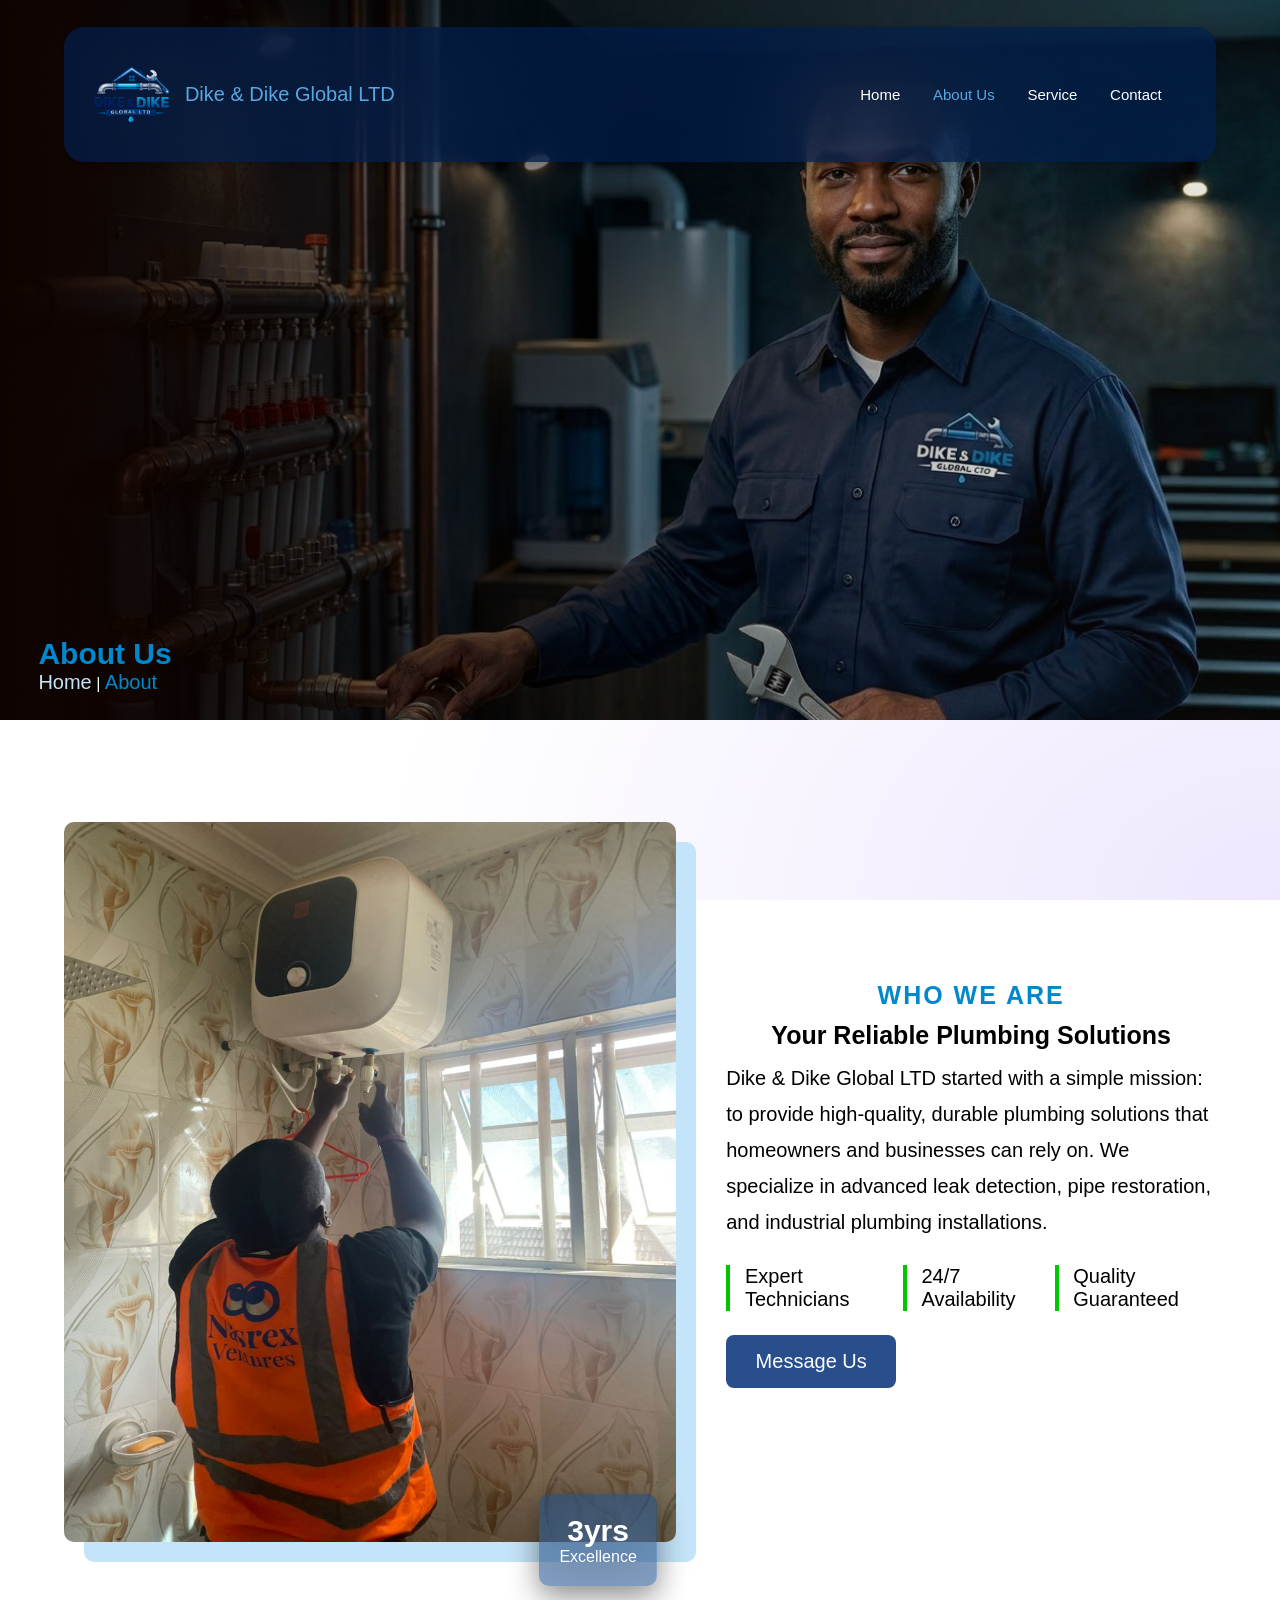
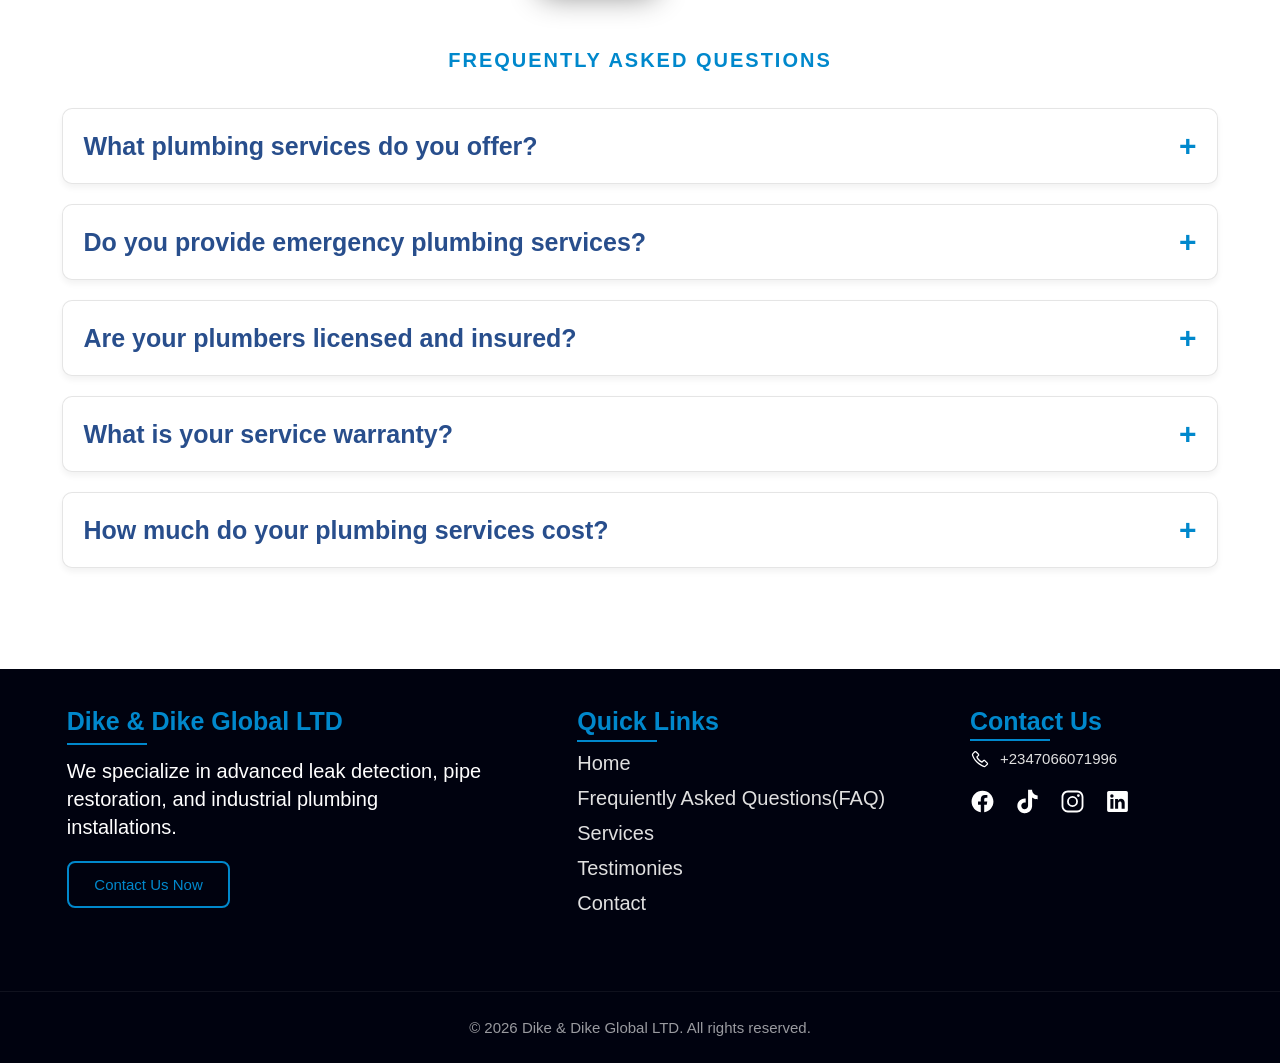
==== commit c701a627: "completed the pages and edit some pages" ====
--- a/about.html
+++ b/about.html
@@ -3,8 +3,8 @@
   <head>
     <meta charset="UTF-8" />
     <meta name="viewport" content="width=device-width, initial-scale=1.0" />
+    <link rel="stylesheet" href="assets/main.css">    
     <link rel="stylesheet" href="assets/styles.css" />
-    <link rel="stylesheet" href="assets/main.css">
     <link rel="stylesheet" href="assets/required.css" />
     <script defer src="assets/main.js"></script>
         <link rel="icon" href="assets/img/IMG_20260311_132825_166.png">
@@ -43,7 +43,7 @@
       <div class="about-grid">
         <div class="about-image">
           <img
-            src="assets/img/Gemini_Generated_Image_66uvyb66uvyb66uv.png"
+            src="assets/img/about-img.jpg"
             alt="Professional Plumbing Work"
           />
           <div class="experience-badge">
@@ -160,7 +160,7 @@
         <div class="footer-section about">
           <h3>Dike & Dike </span>Global LTD</h3>
           <p>We specialize in advanced leak detection, pipe restoration, and industrial plumbing installations.</p>
-          <a class="footer-btn" href="#"> Contact Us Now </a>
+          <a class="footer-btn" href="https://wa.me/2347066071996"> Contact Us Now </a>
         </div>
         <div class="footer-section links">
           <h3>Quick Links</h3>
@@ -176,11 +176,12 @@
         </div>
         <div class="footer-section contact">
           <h3>Contact Us</h3>
-          <p
-            >Email:
-            <a href="mailto:info@winnertravel.com">info@winnertravel.com</a>
-          </p>
-          <p>Phone: <a href="tel:+2347066071996">+2347066071996</a></p>
+          <p>
+            <svg class="tel-icon" fill="currentColor" viewBox="0 0 24 24" xmlns="http://www.w3.org/2000/svg">
+ <path d="M6.492 2.25c-.393 0-.78.14-1.102.398l-.047.024-.023.023L2.976 5.11 3 5.133a2.35 2.35 0 0 0-.633 2.531c.003.006-.003.018 0 .024.636 1.819 2.262 5.332 5.437 8.507 3.188 3.188 6.747 4.75 8.508 5.438h.024a2.692 2.692 0 0 0 2.601-.516l2.367-2.367c.622-.621.622-1.7 0-2.32l-3.046-3.047-.024-.047c-.621-.621-1.723-.621-2.344 0l-1.5 1.5a12.131 12.131 0 0 1-3.07-2.11c-1.228-1.171-1.854-2.519-2.086-3.046l1.5-1.5c.63-.63.642-1.679-.023-2.297l.023-.024-.07-.07-3-3.094-.024-.023-.047-.024a1.767 1.767 0 0 0-1.101-.398Zm0 1.5c.056 0 .111.026.164.07l3 3.07.07.07c-.006-.005.044.074-.047.165L7.804 9l-.351.328.164.469s.861 2.305 2.672 4.031l.164.14c1.743 1.592 3.797 2.462 3.797 2.462l.468.21 2.227-2.226c.129-.129.105-.129.234 0l3.07 3.07c.13.13.13.082 0 .211l-2.296 2.297c-.346.296-.712.358-1.149.211-1.699-.668-5-2.118-7.945-5.062-2.968-2.968-4.518-6.334-5.086-7.97-.114-.304-.032-.755.235-.984l.046-.046 2.274-2.32a.263.263 0 0 1 .164-.071Z"></path>
+</svg>
+             <a class="footer-tel" href="tel:+2347066071996">+2347066071996</a>
+            </p>
           <div class="socials">
               <a href="https://www.facebook.com/share/1GJxTRsvss/?mibextid=LQQJ4d"
                 ><svg
--- a/assets/main.css
+++ b/assets/main.css
@@ -79,20 +79,25 @@
 
 .about-image img {
   width: 100%;
+  height: 80vh;
   border-radius: 10px;
-  box-shadow: 20px 20px 0px var(--secondary); /* Matches your brand accent color */
+  aspect-ratio: 1.2;
+  box-shadow: 20px 20px 0px var(--secondary-lit); /* Matches your brand accent color */
 }
 
 .experience-badge {
   position: absolute;
   bottom: -30px;
   right: 20px;
-  backdrop-filter: blur(80px);
-  color: var(--text);
+  bottom: -40px;
+  right: 20px;
+  backdrop-filter: blur(50px);
+  background-color: #003c8674;
   padding: 20px;
   border-radius: 10px;
   text-align: center;
   box-shadow: 0 10px 30px #00000076;
+  color: var(--text);
 }
 
 .experience-badge .years {
@@ -502,7 +507,7 @@
 /* Responsive adjustment MOBILE*/
 @media (max-width: 600px) {
   .hero-sector {
-    height: 50vh;
+    height: 50dvh;
     display: flex;
     padding-bottom: 5vh;
     background-position: left;
@@ -552,14 +557,21 @@
   }
 
   /* Image Side */
+
   .about-image img {
-    width: 90%;
-    height: 35vh;
+    width: 95%;
+    height: 45vh;
+      border-radius: 10px;
+  aspect-ratio: 1.4;
+  box-shadow: 20px 20px 0px var(--secondary-lit);
   }
 
   .experience-badge {
-    bottom: -30px;
-    right: -1px;
+    bottom: -40px;
+    right:40px;
+      backdrop-filter: blur(50px);
+  background-color: #003c8674;
+  padding: 20px;
   }
 
   .experience-badge .years {
@@ -598,6 +610,7 @@
     width: 90%;
     text-align: center;
     margin: auto;
+    margin-bottom: 5%;
   }
 
   .services-sector .section-header h2 {
@@ -665,7 +678,8 @@
 .service-btn{
   font-size: 15px;
   width: 100%;
-  margin-top: 3ch;
+  margin-top: 1%;
+padding: 5%;
 }
 
 /* testimony */
@@ -690,6 +704,7 @@
 
 .testimony-block{
            min-width: 95vw;
+           min-height: 400px;
 }
 
 .testimony-block svg{
@@ -698,7 +713,8 @@
 
 .testimony-block p {
     font-size:1rem;
-    line-height: 1.5;
+    line-height: 1.2;
+    margin-bottom: 15%;
 }
 
 .testimony-block em {
--- a/assets/styles.css
+++ b/assets/styles.css
@@ -16,23 +16,26 @@
   padding-top: 0;
 }
 
-.about-image img {
+/* .about-image img {
   width: 100%;
+  height:80vh ;
+  aspect-ratio: 1.3;
   border-radius: 10px;
-  box-shadow: 20px 20px 0px var(--secondary); /* Matches your brand accent color */
-}
-
+  box-shadow: 20px 20px 0px var(--secondary-lit);
+}
+*/
 .experience-badge {
   position: absolute;
-  bottom: -30px;
-  right: 20px;
-  backdrop-filter: blur(80px);
+  /* bottom: -40px;
+  right: 20px; */
+  backdrop-filter: blur(50px);
+  background-color: #003c8674;
   color: var(--text);
   padding: 20px;
   border-radius: 10px;
   text-align: center;
   box-shadow: 0 10px 30px #00000076;
-}
+} 
 
 .experience-badge .years {
   display: block;
@@ -41,13 +44,13 @@
 }
 
 .experience-badge i {
-  color: var(--secondary-lit);
+  /* color: var(--secondary-lit); */
   opacity: 0.8;
 }
 
 .experience-badge .exp {
   font-size: 20px;
-  opacity: 0.6;
+  /* opacity: 0.6; */
 }
 
 /* Content Side */
@@ -199,6 +202,30 @@
 }
 
 @media (max-width: 768px) {
+  .about-sector {
+  width: 100%;
+}
+
+.about-grid {
+  gap: 100px;
+
+}
+
+.about-content{
+  width: 90%;
+  margin: auto;
+}
+
+.about-content h2 {
+  font-size: 20px;
+}
+
+.about-content p {
+  font-size:15px;
+  line-height: 1.5;
+  margin-bottom: 2%;
+}
+
  .about-sector .about-btn {
   margin: auto;
   width: 90%;
--- a/assets/required.css
+++ b/assets/required.css
@@ -292,6 +292,13 @@
     height: 20px;
 }
 
+.tel-icon{
+  width: 20px;
+}
+
+.footer-tel{
+  font-size: 15px;
+}
 /* Links */
 .links ul {
     padding: 0;
@@ -511,6 +518,14 @@
     height: 30px;
 }
 
+.tel-icon{
+  width: 25px;
+}
+
+.footer-tel{
+  font-size: 16px;
+}
+
 /* Links */
 
 .links ul li a {
@@ -571,6 +586,9 @@
 .footer-content p, .links ul li a{
   font-size: 15px;
 }
+.footer-section.about p{
+    width: 95%;
+}
 
   .footer-section.contact p{
       line-height: .8;
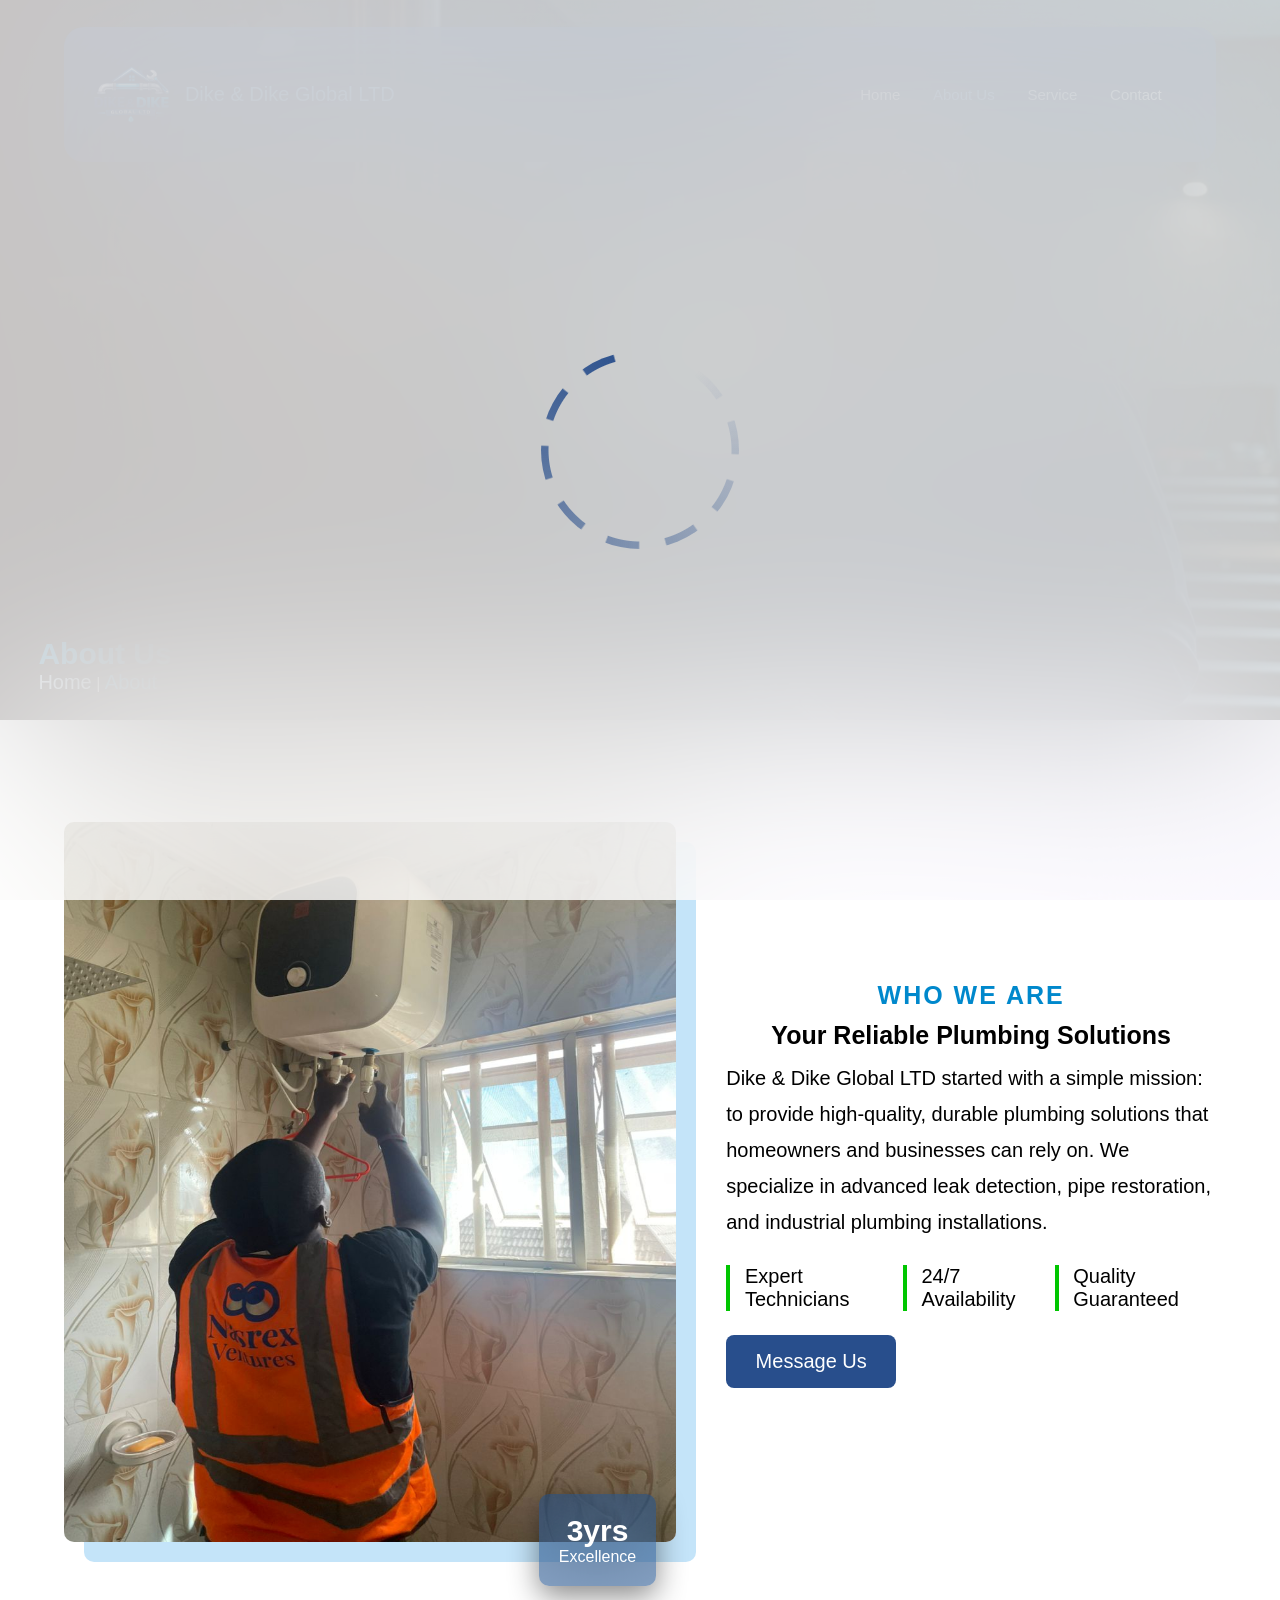
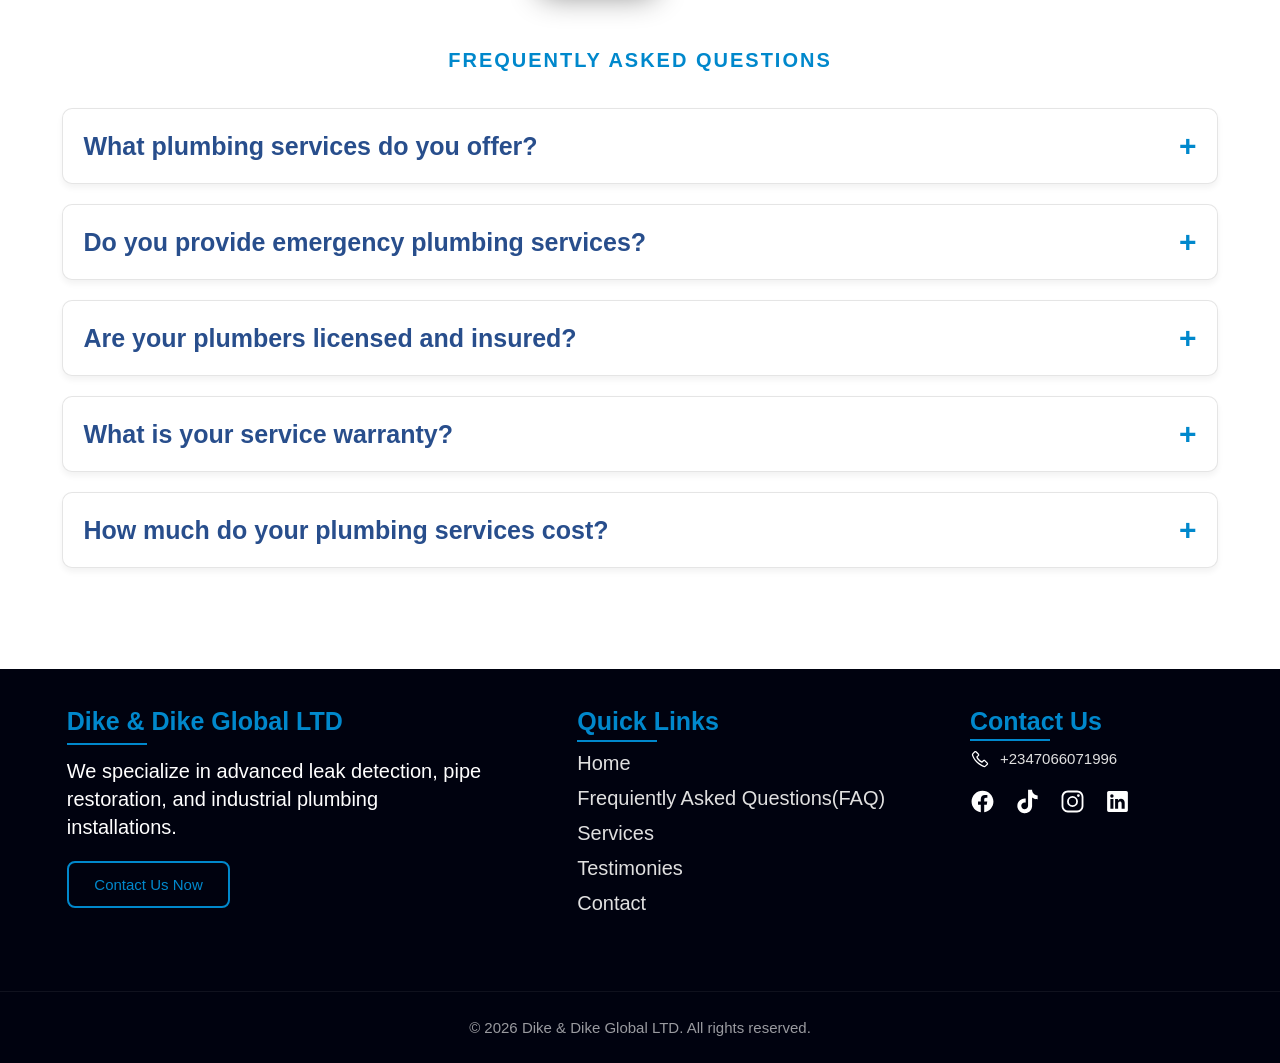
==== commit 70ceac3d: "loader" ====
--- a/about.html
+++ b/about.html
@@ -228,5 +228,8 @@
         <p>&copy; 2026 Dike & Dike Global LTD. All rights reserved.</p>
       </div>
     </footer>
+    <div class="loader-block">
+  <div class="loader"></div>
+</div>
   </body>
 </html>
--- a/assets/required.css
+++ b/assets/required.css
@@ -4,6 +4,46 @@
   padding: 0;
   scroll-behavior: smooth;
   box-sizing: border-box;
+}
+
+body.no-scroll {
+  overflow: hidden;
+  height: 100vh;
+}
+
+/* loader */
+.loader-block{
+position: fixed;
+min-height: 100dvh;
+min-width: 100%;
+left: 0px;
+bottom: 0px;
+  background-color: #ffffffc4;
+  backdrop-filter: blur(100px);
+  z-index: 100;
+  display: grid;
+  align-content: center;
+  justify-content: center;
+    transition: 1s;
+}
+.loader {
+  width: 200px;
+  --b: 8px; 
+  aspect-ratio: 1;
+  border-radius: 50%;
+  padding: 1px;
+  background: conic-gradient(#0000 10%,var(--primary)) content-box;
+  -webkit-mask:
+    repeating-conic-gradient(#11111100 0deg,#000 1deg 20deg,#0000 21deg 36deg),
+    radial-gradient(farthest-side,#0000 calc(100% - var(--b) - 1px),#000 calc(100% - var(--b)));
+  -webkit-mask-composite: destination-in;
+          mask-composite: intersect;
+  animation:l4 1s infinite steps(10);
+}
+@keyframes l4 {to{transform: rotate(1turn)}}
+
+.loader-block.clear{
+scale: 0;
 }
 
 img, video, svg {
@@ -351,9 +391,6 @@
     align-content: center;
 }
 
-
-
-
 @media (max-width: 768px) {
   /* nav bar */
   header {
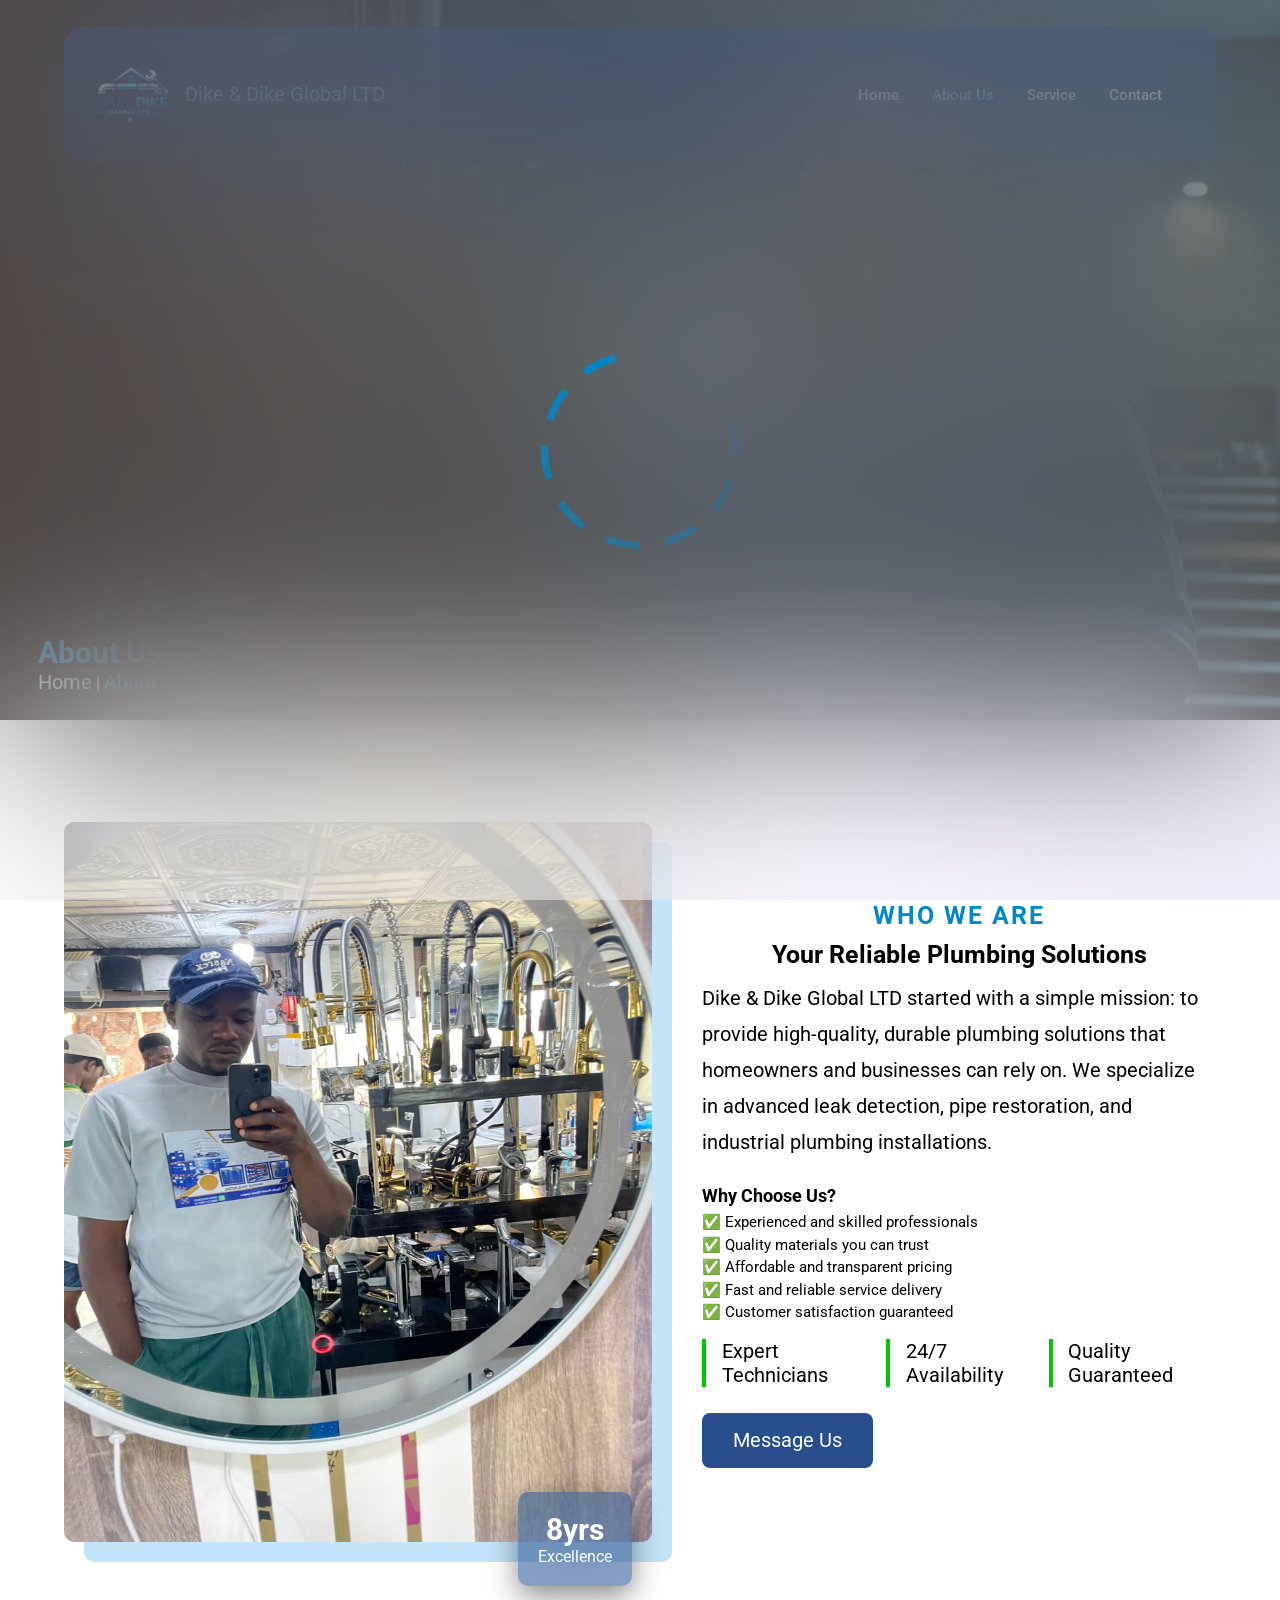
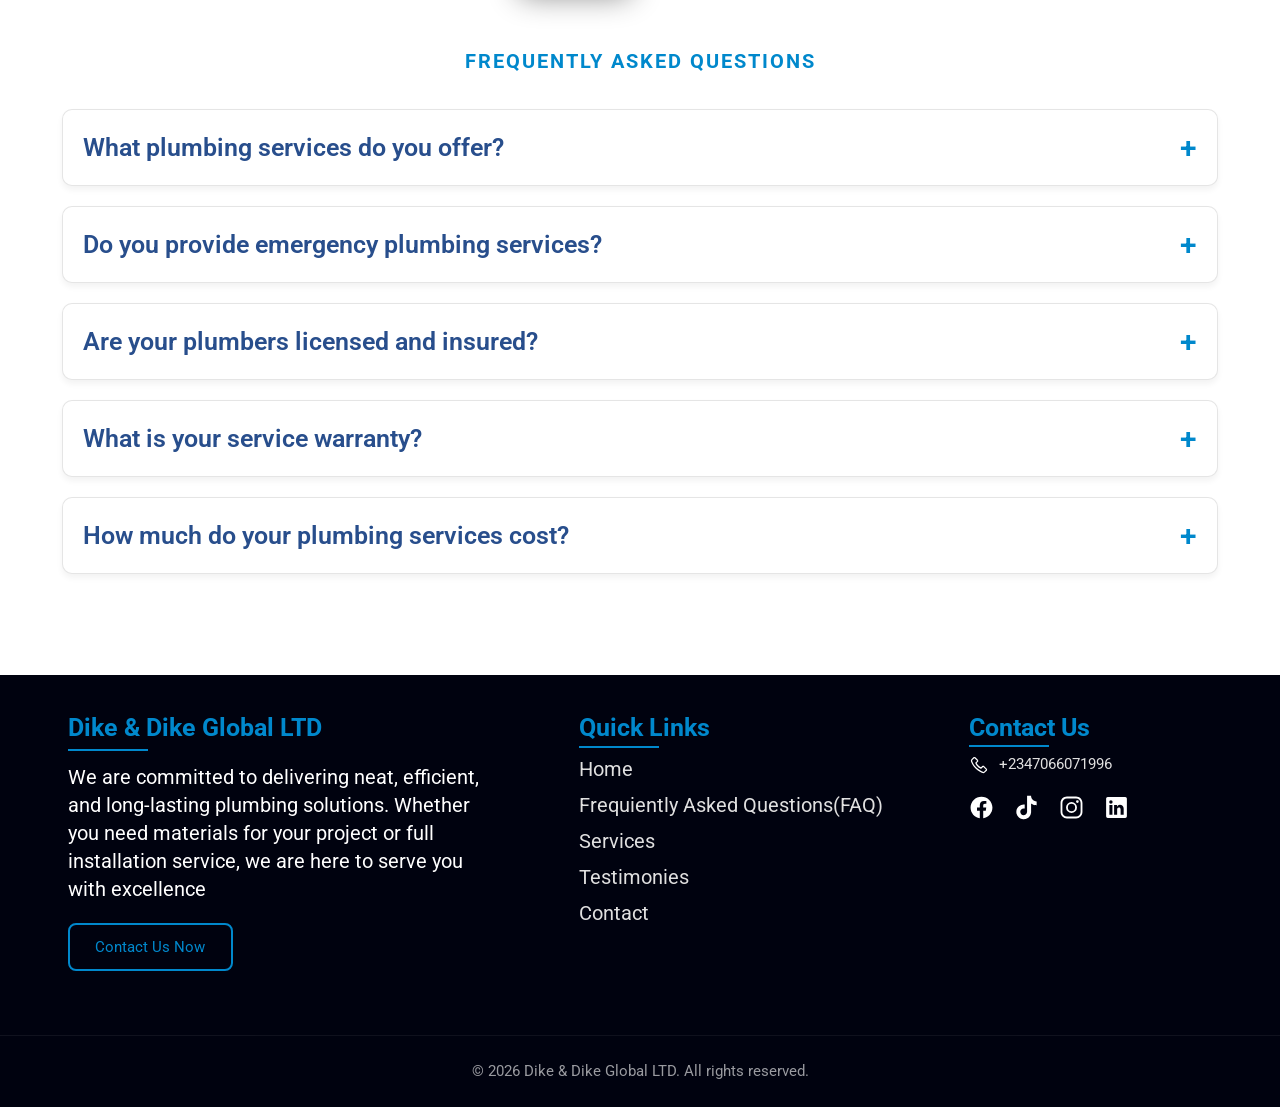
==== commit cbb1d158: "added content" ====
--- a/about.html
+++ b/about.html
@@ -7,7 +7,7 @@
     <link rel="stylesheet" href="assets/styles.css" />
     <link rel="stylesheet" href="assets/required.css" />
     <script defer src="assets/main.js"></script>
-        <link rel="icon" href="assets/img/IMG_20260311_132825_166.png">
+        <link rel="icon" href="assets/img/logo.png">
     <title>About Us - Dike & Dike Global LTD</title>
   </head>
 
@@ -19,7 +19,7 @@
       <nav>
         <div class="menu">
           <a class="nav-logo" href="/">
-            <img src="assets/img/IMG_20260311_132825_166.png" alt="Dike Logo" />
+            <img src="assets/img/logo.png" alt="Dike Logo" />
             <span>Dike & Dike Global LTD</span>
           </a>
 
@@ -43,11 +43,11 @@
       <div class="about-grid">
         <div class="about-image">
           <img
-            src="assets/img/about-img.jpg"
+            src="assets/img/about2.jpg"
             alt="Professional Plumbing Work"
           />
           <div class="experience-badge">
-            <span class="years">3yrs</span>
+            <span class="years">8yrs</span>
             <span class="text"> Excellence</span>
           </div>
         </div>
@@ -61,6 +61,17 @@
             businesses can rely on. We specialize in advanced leak detection,
             pipe restoration, and industrial plumbing installations.
           </p>
+          
+
+          <ul class="choose-list">
+           <h5>Why Choose Us?</h5>
+           <li>✅ Experienced and skilled professionals</li>
+           <li>✅ Quality materials you can trust</li>
+           <li>✅ Affordable and transparent pricing</li>
+           <li>✅ Fast and reliable service delivery</li>
+           <li>✅ Customer satisfaction guaranteed</li>      
+          </ul>
+
 
           <ul class="about-features">
             <li>Expert Technicians</li>
@@ -159,7 +170,7 @@
       <div class="footer-content">
         <div class="footer-section about">
           <h3>Dike & Dike </span>Global LTD</h3>
-          <p>We specialize in advanced leak detection, pipe restoration, and industrial plumbing installations.</p>
+          <p>We are committed to delivering neat, efficient, and long-lasting plumbing solutions. Whether you need materials for your project or full installation service, we are here to serve you with excellence</p>
           <a class="footer-btn" href="https://wa.me/2347066071996"> Contact Us Now </a>
         </div>
         <div class="footer-section links">
--- a/assets/main.css
+++ b/assets/main.css
@@ -81,7 +81,7 @@
   width: 100%;
   height: 80vh;
   border-radius: 10px;
-  aspect-ratio: 1.2;
+  aspect-ratio: 1.1;
   box-shadow: 20px 20px 0px var(--secondary-lit); /* Matches your brand accent color */
 }
 
@@ -143,6 +143,7 @@
   font-size: 20px;
   line-height: 1.8;
   margin-bottom: 25px;
+  /* font-family: "Roboto", sans-serif; */
 }
 
 .about-btn {
@@ -221,7 +222,7 @@
 }
 
 .card-content h3 {
-    font-size: 25px;
+    font-size: 20px;
     color: var(--secondary-lit);
 }
 
@@ -292,7 +293,7 @@
     border-radius:10px;
 margin: 1% 0.1%;
     min-width: 420px;
-    max-height: 500px;
+    max-height: 300px;
     padding-bottom: 2%;
         scroll-snap-align: center;
 }
--- a/assets/styles.css
+++ b/assets/styles.css
@@ -201,6 +201,24 @@
     transition: max-height .5s ease-in;
 }
 
+
+
+/* choices list*/
+
+.choose-list{
+margin-bottom: 3%;
+}
+
+.choose-list h5{
+  font-size: 18px;
+  margin-bottom: 1%;
+}
+
+.choose-list li{
+  font-size: 15px;
+  line-height: 1.5;
+}
+
 @media (max-width: 768px) {
   .about-sector {
   width: 100%;
--- a/assets/required.css
+++ b/assets/required.css
@@ -1,4 +1,4 @@
-
+@import url('https://fonts.googleapis.com/css2?family=Open+Sans:ital,wght@0,300..800;1,300..800&family=Roboto:ital,wght@0,100..900;1,100..900&display=swap');
 * {
   margin: 0;
   padding: 0;
@@ -18,7 +18,7 @@
 min-width: 100%;
 left: 0px;
 bottom: 0px;
-  background-color: #ffffffc4;
+  background-color: #ffffff45;
   backdrop-filter: blur(100px);
   z-index: 100;
   display: grid;
@@ -32,7 +32,7 @@
   aspect-ratio: 1;
   border-radius: 50%;
   padding: 1px;
-  background: conic-gradient(#0000 10%,var(--primary)) content-box;
+  background: conic-gradient(#0000 10%,var(--secondary)) content-box;
   -webkit-mask:
     repeating-conic-gradient(#11111100 0deg,#000 1deg 20deg,#0000 21deg 36deg),
     radial-gradient(farthest-side,#0000 calc(100% - var(--b) - 1px),#000 calc(100% - var(--b)));
@@ -49,15 +49,6 @@
 img, video, svg {
   max-width: 100%;
   height: auto;
-}
-
-:root {
-  --primary: #9e2402 ;
---secondary: #fda831;
---accent: grey;
---secondary-lit:#f9e8cf;
---text:white;
-
 }
 
 :root {
@@ -68,6 +59,9 @@
   --text: #ffffff;           /* Set to white for use on dark primary or secondary backgrounds */
   --text-dark: #12284C;      /* Add this for standard text on a white website background */
   --ff: 'Lucida Sans', 'Lucida Sans Regular', 'Lucida Grande', 'Lucida Sans Unicode', Geneva, Verdana, sans-serif;
+  --ff:"Roboto", sans-serif;
+
+
 }
 
 a{
